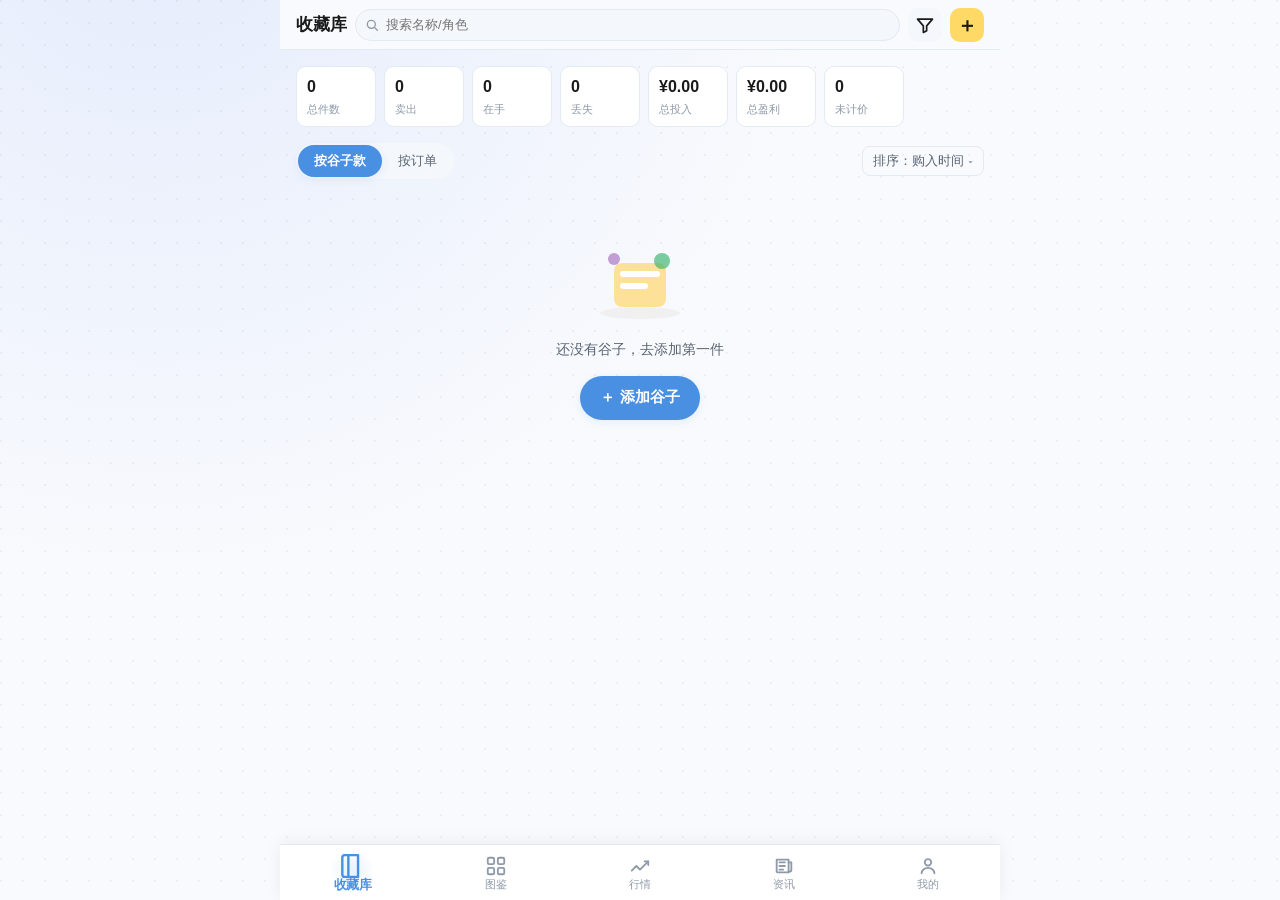
==== index.html @ 4a91e594 "fix(batch): 视觉识别失败用 alert 弹窗显示具体错误，便于调试" ====
<!DOCTYPE html>
<html lang="zh-CN" data-theme="light">
<head>
  <meta charset="UTF-8" />
  <meta name="viewport" content="width=device-width, initial-scale=1, viewport-fit=cover" />
  <meta name="theme-color" content="#1A1A1A" />
  <meta name="description" content="一咕（EATG）· 个人谷子收藏管理工具（纯本地离线，数据仅存本机）" />
  <link rel="manifest" href="manifest.json" />
  <link rel="apple-touch-icon" href="icons/icon-192.png" />
  <title>一咕（EATG）</title>
  <link rel="stylesheet" href="css/main.css?v=54" />
  <script>
    // 提前应用主题，避免白屏闪烁（P-03）
    (function () {
      try {
        var t = localStorage.getItem('eatg_theme') || 'auto';
        if (t === 'auto') {
          t = window.matchMedia('(prefers-color-scheme: dark)').matches ? 'dark' : 'light';
        }
        document.documentElement.setAttribute('data-theme', t);
      } catch (e) {}
    })();
  </script>
</head>
<body>
  <div id="app" class="app">

    <!-- 顶部导航容器 -->
    <header id="top-nav" class="top-nav" role="banner">
      <button id="nav-back" class="nav-back" type="button" hidden aria-label="返回">‹</button>
      <h1 id="nav-title" class="nav-title">一咕（EATG）</h1>
      <div id="nav-actions" class="nav-actions"></div>
    </header>

    <!-- 页面容器：各 hash 路由的 section 在此渲染 -->
    <main id="page-container" class="page-container" role="main">
      <!-- 首屏骨架屏（加载态演示，首屏渲染后移除） -->
      <section id="boot-skeleton" class="page" aria-hidden="true">
        <div class="skeleton skeleton-bar" style="width:38%;height:22px"></div>
        <div class="skeleton-card">
          <div class="skeleton skeleton-thumb"></div>
          <div class="skeleton-lines">
            <div class="skeleton skeleton-line" style="width:70%"></div>
            <div class="skeleton skeleton-line" style="width:45%"></div>
            <div class="skeleton skeleton-line" style="width:60%"></div>
          </div>
        </div>
        <div class="skeleton-card">
          <div class="skeleton skeleton-thumb"></div>
          <div class="skeleton-lines">
            <div class="skeleton skeleton-line" style="width:62%"></div>
            <div class="skeleton skeleton-line" style="width:38%"></div>
            <div class="skeleton skeleton-line" style="width:52%"></div>
          </div>
        </div>
        <div class="skeleton-card">
          <div class="skeleton skeleton-thumb"></div>
          <div class="skeleton-lines">
            <div class="skeleton skeleton-line" style="width:74%"></div>
            <div class="skeleton skeleton-line" style="width:41%"></div>
            <div class="skeleton skeleton-line" style="width:55%"></div>
          </div>
        </div>
      </section>
    </main>

    <!-- 底部 Tab 栏（5 项，顺序：收藏库/图鉴/行情/资讯/我的） -->
    <nav id="tab-bar" class="tab-bar" role="tablist" aria-label="主导航">
      <a class="tab-item" href="#/library" data-route="library" role="tab" aria-selected="false">
        <svg class="tab-icon" viewBox="0 0 24 24" fill="none" stroke="currentColor" stroke-width="2" stroke-linecap="round" stroke-linejoin="round" aria-hidden="true">
          <path d="M4 5a2 2 0 0 1 2-2h11v18H6a2 2 0 0 1-2-2z" />
          <path d="M9 3v18" />
        </svg>
        <span class="tab-label">收藏库</span>
      </a>
      <a class="tab-item" href="#/gallery" data-route="gallery" role="tab" aria-selected="false">
        <svg class="tab-icon" viewBox="0 0 24 24" fill="none" stroke="currentColor" stroke-width="2" stroke-linecap="round" stroke-linejoin="round" aria-hidden="true">
          <rect x="3" y="3" width="7" height="7" rx="1.5" />
          <rect x="14" y="3" width="7" height="7" rx="1.5" />
          <rect x="3" y="14" width="7" height="7" rx="1.5" />
          <rect x="14" y="14" width="7" height="7" rx="1.5" />
        </svg>
        <span class="tab-label">图鉴</span>
      </a>
      <a class="tab-item" href="#/market" data-route="market" role="tab" aria-selected="false">
        <svg class="tab-icon" viewBox="0 0 24 24" fill="none" stroke="currentColor" stroke-width="2" stroke-linecap="round" stroke-linejoin="round" aria-hidden="true">
          <path d="M3 17l5-5 4 4 9-9" />
          <path d="M21 11V7h-4" />
        </svg>
        <span class="tab-label">行情</span>
      </a>
      <a class="tab-item" href="#/news" data-route="news" role="tab" aria-selected="false">
        <svg class="tab-icon" viewBox="0 0 24 24" fill="none" stroke="currentColor" stroke-width="2" stroke-linecap="round" stroke-linejoin="round" aria-hidden="true">
          <path d="M4 5h13v14H5a1 1 0 0 1-1-1z" />
          <path d="M17 8h3v9a1 1 0 0 1-1 1h-2" />
          <path d="M7 8h6" />
          <path d="M7 12h6" />
          <path d="M7 16h4" />
        </svg>
        <span class="tab-label">资讯</span>
      </a>
      <a class="tab-item" href="#/mine" data-route="mine" role="tab" aria-selected="false">
        <svg class="tab-icon" viewBox="0 0 24 24" fill="none" stroke="currentColor" stroke-width="2" stroke-linecap="round" stroke-linejoin="round" aria-hidden="true">
          <circle cx="12" cy="8" r="3.5" />
          <path d="M5 20c0-3.3 3.1-6 7-6s7 2.7 7 6" />
        </svg>
        <span class="tab-label">我的</span>
      </a>
    </nav>

    <!-- Toast 容器 -->
    <div id="toast-container" class="toast-container" aria-live="polite" aria-atomic="true"></div>
    <!-- 弹窗容器（确认/表单弹窗挂载点） -->
    <div id="modal-root" class="modal-root" hidden></div>
  </div>

  <script src="js/utils.js?v=21"></script>
  <script src="js/storage.js?v=20"></script>
  <script src="js/vision.js?v=4"></script>
  <script src="js/rss.js?v=3"></script>
  <script src="js/ui.js?v=18"></script>
  <script src="js/agg.js?v=23"></script>
  <script src="js/pages/library.js?v=26"></script>
  <script src="js/batch_scan.js?v=15"></script>
  <script src="js/pages/goods_batch.js?v=4"></script>
  <script src="js/pages/goods_edit.js?v=29"></script>
  <script src="js/pages/goods_detail.js?v=29"></script>
  <script src="js/pages/orders.js?v=22"></script>
  <script src="js/pages/order_edit.js?v=31"></script>
  <script src="js/pages/sales.js?v=19"></script>
  <script src="js/pages/sale_edit.js?v=19"></script>
  <script src="js/pages/stats.js?v=29"></script>
  <script src="js/pages/gallery.js?v=42"></script>
  <script src="js/pages/gallery_edit.js?v=27"></script>
  <script src="js/gallery_import.js?v=23"></script>
  <script src="js/pages/market.js?v=19"></script>
  <script src="js/pages/market_detail.js?v=17"></script>
  <script src="js/pages/market_edit.js?v=17"></script>
  <script src="js/pages/news.js?v=23"></script>
  <script src="js/pages/news_edit.js?v=18"></script>
  <script src="js/pages/sources.js?v=18"></script>
  <script src="js/pages/wishlist.js?v=19"></script>
  <script src="js/pages/mine.js?v=17"></script>
  <script src="js/pages/settings.js?v=19"></script>
  <script src="js/pages/data.js?v=26"></script>
  <script src="js/pages/about.js?v=17"></script>
  <script src="js/reminder.js?v=19"></script>
  <script src="js/app.js?v=21"></script>
  <script src="js/dev_seed.js?v=18"></script>
  <script>
    // PWA Service Worker 注册（仅 https / localhost 生效）
    if ('serviceWorker' in navigator && (location.protocol === 'https:' || location.hostname === 'localhost' || location.hostname === '127.0.0.1')) {
      window.addEventListener('load', function () {
        navigator.serviceWorker.register('./sw.js?v=1').catch(function (err) {
          console.warn('[EATG] Service Worker 注册失败:', err);
        });
      });
    }
  </script>
</body>
</html>
---- css/main.css ----
/* ==========================================================================
   一咕（EATG）· 全局样式（第0步骨架）
   依据《一咕EATG-页面线框与UI规范》§1 设计Token / §2 全局组件
   ========================================================================== */

/* --- 设计Token（全局唯一）--- */
:root {
  --bg: #F8FAFD;            /* 页面底色（Ourtone 浅色） */
  --card: #FFFFFF;          /* 卡片底色 */
  --ink: #1A1A1A;           /* 主文字 */
  --ink-2: #5A6573;         /* 次级文字 */
  --ink-3: #8E9AA8;         /* 占位/禁用 */
  --line: #E3EAF2;          /* 分割线 */
  --fill: #F4F7FB;          /* 浅灰底 */
  --primary: #4A90E2;       /* 主操作蓝（Ourtone Blue） */
  --primary-soft: rgba(74, 144, 226, 0.12);
  --accent: #FFD966;        /* 素世黄：选中态/盈利正数/进度 */
  --danger: #E74C3C;        /* 删除/亏损 */
  --success: #27AE60;       /* 到手/盈利 */
  --warn: #E67E22;          /* 定尾预售/待办 */
  --info: #2E86C1;          /* 全款预售 */
  --shipping: #8E44AD;      /* 在途 */
  --soldout: #95A5A6;       /* 已出荷 */
  --lost: #C0392B;          /* 丢失/损坏（深红警示） */

  /* 粉彩标签色（Ourtone 五色列） */
  --pastel-blue: #A8C8FA;
  --pastel-pink: #F8B8CC;
  --pastel-mint: #A8E0C8;
  --pastel-gold: #F6D77A;
  --pastel-lavender: #C8B8F0;

  /* 成员色（角色标签）灯蓝 · 爱音粉 · 乐奈绿 · 立希紫 · 素世黄 */
  --m-tomori: #4A90E2;      /* 高松灯 */
  --m-anon: #F5A0C0;        /* 千早爱音 */
  --m-rana: #7ED7C1;        /* 要乐奈 */
  --m-taki: #9B59B6;        /* 椎名立希 */
  --m-soyo: #FFD966;        /* 长崎素世 */

  /* 尺寸 */
  --radius-card: 16px;
  --radius-img: 12px;
  --radius-pill: 999px;
  --pad-page: 16px;
  --gap: 8px;
  --tab-h: 56px;
  --nav-h: 50px;
  --max-w: 720px;

  /* 阴影 */
  --shadow-card: 0 2px 8px rgba(15, 39, 74, 0.08);
  --shadow-float: 0 8px 24px -6px rgba(15, 39, 74, 0.12);
}

/* --- 深色模式（html[data-theme='dark']）--- */
html[data-theme='dark'] {
  --bg: #120B0E;
  --card: #1A1216;
  --ink: #F5F0E8;
  --ink-2: #C9BFB5;
  --ink-3: #948A82;
  --line: #36282D;
  --fill: #241A1E;
  --primary: #6BA3E7;       /* 深色主操作（Ourtone 深色主色） */
  --primary-soft: rgba(107, 163, 231, 0.15);
  --accent: #D4A853;        /* 深色强调金 */
  --shadow-card: 0 2px 8px rgba(0, 0, 0, 0.35);
  --shadow-float: 0 8px 24px -6px rgba(0, 0, 0, 0.5);
}

/* --- 基础重置 --- */
* { box-sizing: border-box; }

html, body {
  margin: 0;
  padding: 0;
  height: 100%;
}

body {
  background: var(--bg);
  color: var(--ink);
  font-family: -apple-system, BlinkMacSystemFont, "PingFang SC", "Microsoft YaHei",
    "Helvetica Neue", Helvetica, Arial, sans-serif;
  font-size: 14px;
  line-height: 1.5;
  -webkit-font-smoothing: antialiased;
  -webkit-text-size-adjust: 100%;
  /* Ourtone 风格：柔和圆点半调纹理 + 顶部淡蓝渐变 */
  background-image:
    radial-gradient(circle at 1px 1px, rgba(26, 26, 46, 0.05) 1px, transparent 0),
    radial-gradient(circle at 12% -10%, rgba(61, 109, 245, 0.10), transparent 45%);
  background-size: 22px 22px, 100% 100%;
  background-attachment: fixed;
}

html[data-theme='dark'] body {
  background-image:
    radial-gradient(circle at 1px 1px, rgba(245, 197, 66, 0.06) 1px, transparent 0),
    radial-gradient(circle at 85% -10%, rgba(245, 197, 66, 0.08), transparent 45%);
  background-size: 22px 22px, 100% 100%;
}

/* 展示用衬线标题字体（Ourtone 春日影标题感） */
.display-font {
  font-family: "Songti SC", "Noto Serif SC", "Source Han Serif SC", "STSong", Georgia, serif;
  font-weight: 700;
  letter-spacing: 0.02em;
}

h1, h2, h3, p { margin: 0; }

a { color: inherit; text-decoration: none; }

button {
  font: inherit;
  color: inherit;
  background: none;
  border: 0;
  cursor: pointer;
}

/* 数字使用等宽数字（UI规范§2） */
.num, .money, .tab-count {
  font-variant-numeric: tabular-nums;
}

/* --- 应用外壳布局 --- */
.app {
  position: relative;
  min-height: 100%;
}

/* --- 顶部导航栏（高 48px）--- */
.top-nav {
  position: fixed;
  top: 0;
  left: 0;
  right: 0;
  z-index: 30;
  height: var(--nav-h);
  max-width: var(--max-w);
  margin: 0 auto;
  display: flex;
  align-items: center;
  gap: var(--gap);
  padding: 0 var(--pad-page);
  background: var(--bg);
  border-bottom: 1px solid var(--line);
}

.nav-back {
  flex: 0 0 auto;
  width: 28px;
  height: 28px;
  margin-left: -4px;
  font-size: 24px;
  line-height: 1;
  color: var(--ink);
  border-radius: 6px;
}
.nav-back:active { background: var(--fill); }

.nav-title {
  flex: 1 1 auto;
  font-size: 17px;
  font-weight: 600;
  white-space: nowrap;
  overflow: hidden;
  text-overflow: ellipsis;
}

.nav-actions {
  flex: 0 0 auto;
  display: flex;
  align-items: center;
  gap: var(--gap);
}

/* --- 页面容器 --- */
.page-container {
  max-width: var(--max-w);
  margin: 0 auto;
  padding: var(--pad-page);
  padding-top: calc(var(--nav-h) + var(--pad-page));
  padding-bottom: calc(var(--tab-h) + var(--pad-page) + 12px);
}

.page { display: block; }

/* --- 底部 Tab 栏（固定底部，5 项）--- */
.tab-bar {
  position: fixed;
  left: 0;
  right: 0;
  bottom: 0;
  z-index: 40;
  height: var(--tab-h);
  max-width: var(--max-w);
  margin: 0 auto;
  display: flex;
  align-items: stretch;
  background: var(--card);
  border-top: 1px solid var(--line);
  box-shadow: 0 -2px 16px rgba(26, 26, 46, 0.06);
  padding-bottom: env(safe-area-inset-bottom, 0);
}

.tab-item {
  flex: 1 1 0;
  display: flex;
  flex-direction: column;
  align-items: center;
  justify-content: center;
  gap: 2px;
  color: var(--ink-3);
  -webkit-tap-highlight-color: transparent;
}

.tab-icon { width: 22px; height: 22px; }

.tab-label { font-size: 11px; line-height: 1; }

.tab-item.is-active {
  color: var(--primary);
  font-weight: 700;
}
.tab-item.is-active .tab-icon { color: var(--primary); }
.tab-item.is-active .tab-label { color: var(--primary); }
/* --- 底部导航：放大镜滑动切换（Ourtone）--- */
.tab-item {
  position: relative;
  transition: transform 0.35s cubic-bezier(0.34, 1.56, 0.64, 1), color 0.2s ease;
  touch-action: pan-y;
  user-select: none;
  -webkit-user-select: none;
  -webkit-tap-highlight-color: transparent;
}
.tab-item .tab-icon,
.tab-item .tab-label {
  transition: transform 0.35s cubic-bezier(0.34, 1.56, 0.64, 1), opacity 0.2s ease;
}
.tab-item.is-active .tab-icon {
  transform: scale(1.32);
}
.tab-item.is-active .tab-label {
  transform: translateY(1px) scale(1.14);
}
.tab-item.is-active::before {
  content: '';
  position: absolute;
  top: 2px;
  left: 50%;
  transform: translateX(-50%);
  width: 46px;
  height: 46px;
  border-radius: 50%;
  background: radial-gradient(circle, var(--primary-soft) 0%, transparent 70%);
}
.tab-item.is-active { color: var(--primary); }


/* --- 卡片 --- */
.card {
  background: var(--card);
  border: 1px solid var(--line);
  border-radius: var(--radius-card);
  padding: 12px;
  box-shadow: var(--shadow-card);
}

/* --- 状态角标（胶囊形）--- */
.badge {
  display: inline-flex;
  align-items: center;
  height: 20px;
  padding: 0 8px;
  border-radius: 999px;
  font-size: 11px;
  line-height: 1;
  color: #FFFFFF;
  white-space: nowrap;
}
.badge--deposit_pre { background: var(--warn); }
.badge--full_pre    { background: var(--info); }
.badge--shipping    { background: var(--shipping); }
.badge--on_hand     { background: var(--success); }
.badge--sold_out    { background: var(--soldout); }
.badge--lost       { background: var(--lost); }

/* --- 按钮（Ourtone 药丸风） --- */
.btn {
  display: inline-flex;
  align-items: center;
  justify-content: center;
  height: 44px;
  padding: 0 20px;
  border-radius: var(--radius-pill);
  font-size: 15px;
  font-weight: 600;
  transition: transform 0.12s ease, box-shadow 0.12s ease, opacity 0.12s ease;
}
.btn:active { transform: scale(0.97); }
.btn--primary { background: var(--primary); color: #FFFFFF; box-shadow: 0 2px 8px var(--primary-soft); }
.btn--secondary { background: var(--card); color: var(--ink); border: 1px solid var(--line); }
.btn--danger { background: var(--danger); color: #FFFFFF; }
.btn[disabled], .btn.is-disabled { background: var(--ink-3); color: #FFFFFF; border: 0; cursor: not-allowed; box-shadow: none; }

/* --- 输入框 --- */
.input {
  width: 100%;
  height: 44px;
  padding: 0 14px;
  border: 1px solid var(--line);
  border-radius: 10px;
  background: var(--card);
  color: var(--ink);
  font-size: 15px;
  outline: none;
  transition: border-color 0.15s ease, box-shadow 0.15s ease;
}
.input:focus { border-color: var(--primary); box-shadow: 0 0 0 3px var(--primary-soft); }

/* --- Toast --- */
.toast-container {
  position: fixed;
  left: 0;
  right: 0;
  bottom: calc(var(--tab-h) + 16px);
  z-index: 60;
  display: flex;
  flex-direction: column;
  align-items: center;
  gap: var(--gap);
  pointer-events: none;
}
.toast {
  max-width: 80%;
  padding: 10px 16px;
  border-radius: 8px;
  background: rgba(26, 26, 26, 0.92);
  color: #FFFFFF;
  font-size: 13px;
  animation: toast-in 160ms ease-out;
}
.toast--success { border-left: 3px solid var(--success); }
.toast--error { border-left: 3px solid var(--danger); }
@keyframes toast-in { from { opacity: 0; transform: translateY(8px); } to { opacity: 1; transform: none; } }

/* --- 弹窗容器（承载确认弹窗/底部抽屉，各层自带遮罩）--- */
.modal-root {
  position: fixed;
  inset: 0;
  z-index: 70;
}

/* --- 骨架屏 --- */
.skeleton {
  position: relative;
  overflow: hidden;
  background: var(--fill);
  border-radius: 6px;
}
.skeleton::after {
  content: "";
  position: absolute;
  inset: 0;
  transform: translateX(-100%);
  background: linear-gradient(90deg, transparent, rgba(255, 255, 255, 0.55), transparent);
  animation: skeleton-shimmer 1.2s infinite;
}
html[data-theme='dark'] .skeleton::after {
  background: linear-gradient(90deg, transparent, rgba(255, 255, 255, 0.08), transparent);
}
@keyframes skeleton-shimmer { to { transform: translateX(100%); } }

.skeleton-bar { display: block; }
.skeleton-card {
  display: flex;
  gap: 12px;
  margin-top: var(--gap);
  padding: 12px;
  border: 1px solid var(--line);
  border-radius: var(--radius-card);
  background: var(--card);
}
.skeleton-thumb { flex: 0 0 72px; width: 72px; height: 72px; border-radius: var(--radius-img); }
.skeleton-lines { flex: 1 1 auto; display: flex; flex-direction: column; gap: 8px; justify-content: center; }
.skeleton-line { height: 14px; }

/* --- 开发中占位页 --- */
.placeholder {
  margin-top: 12%;
  text-align: center;
}
.placeholder-badge {
  display: inline-block;
  padding: 4px 12px;
  border-radius: 999px;
  background: var(--accent);
  color: var(--ink);
  font-size: 12px;
  font-weight: 700;
}
.placeholder-title { margin-top: 12px; font-size: 20px; font-weight: 700; }
.placeholder-desc { margin-top: 8px; color: var(--ink-2); }
.placeholder-path { margin-top: 16px; color: var(--ink-3); font-size: 12px; }

/* --- 空态 --- */
.empty {
  padding: 48px 16px;
  text-align: center;
  color: var(--ink-3);
}

/* --- 工具类 --- */
.hidden, [hidden] { display: none !important; }

/* ==========================================================================
   第2步 · 共享组件（Toast 退出 / 确认弹窗 / 底部抽屉）
   ========================================================================== */

.toast--out { opacity: 0; transform: translateY(6px); transition: opacity .2s, transform .2s; }

/* 确认弹窗层 */
.modal-layer {
  position: absolute;
  inset: 0;
  display: flex;
  align-items: center;
  justify-content: center;
  padding: var(--pad-page);
  background: rgba(0, 0, 0, 0.42);
  animation: layer-in .15s ease;
}
@keyframes layer-in { from { opacity: 0; } to { opacity: 1; } }
.modal-card {
  width: 100%;
  max-width: 340px;
  padding: 20px 18px 16px;
  background: var(--card);
  border-radius: 14px;
  box-shadow: 0 12px 32px rgba(0, 0, 0, 0.18);
}
.modal-title { font-size: 16px; font-weight: 700; text-align: center; }
.modal-text { margin-top: 10px; font-size: 14px; color: var(--ink-2); text-align: center; line-height: 1.6; }
.modal-actions { display: flex; gap: 10px; margin-top: 18px; }
.modal-actions .btn { flex: 1 1 0; }

/* 底部抽屉 */
.sheet-backdrop {
  position: absolute;
  inset: 0;
  display: flex;
  align-items: flex-end;
  justify-content: center;
  background: rgba(0, 0, 0, 0.42);
  opacity: 0;
  transition: opacity .2s;
}
.sheet-backdrop--in { opacity: 1; }
.sheet-backdrop--out { opacity: 0; }
.sheet {
  width: 100%;
  max-width: var(--max-w);
  max-height: 70vh;
  display: flex;
  flex-direction: column;
  background: var(--card);
  border-radius: 16px 16px 0 0;
  transform: translateY(100%);
  transition: transform .22s cubic-bezier(.22, .61, .36, 1);
}
.sheet--in { transform: none; }
.sheet--out { transform: translateY(100%); }
.sheet-grip { width: 36px; height: 4px; border-radius: 999px; background: var(--line); margin: 8px auto 0; }
.sheet-head { display: flex; align-items: center; justify-content: space-between; padding: 8px 16px 4px; }
.sheet-title { font-size: 15px; font-weight: 700; }
.sheet-close { width: 28px; height: 28px; color: var(--ink-3); font-size: 14px; }
.sheet-body { flex: 1 1 auto; overflow-y: auto; padding: 8px 16px 16px; }
.sheet-foot {
  display: flex;
  gap: 10px;
  padding: 12px 16px calc(12px + env(safe-area-inset-bottom, 0));
  border-top: 1px solid var(--line);
}
.sheet-foot .btn { flex: 1 1 0; }

/* ==========================================================================
   第2步 · P02 收藏库首页
   ========================================================================== */

/* 顶部导航：搜索 + 筛选 + 新增 */
.top-nav--search .nav-title { flex: 0 0 auto; max-width: 92px; }
.top-nav--search .nav-actions { flex: 1 1 auto; }
.nav-search { position: relative; flex: 1 1 auto; display: flex; align-items: center; }
.nav-search input {
  width: 100%;
  height: 32px;
  padding: 0 12px 0 30px;
  border: 1px solid var(--line);
  border-radius: 999px;
  background: var(--fill);
  color: var(--ink);
  font-size: 13px;
  outline: none;
}
.nav-search input::-webkit-search-cancel-button { -webkit-appearance: none; }
.nav-search-icon { position: absolute; left: 9px; width: 16px; height: 16px; color: var(--ink-3); }
.icon-btn {
  position: relative;
  flex: 0 0 auto;
  width: 34px;
  height: 34px;
  display: inline-flex;
  align-items: center;
  justify-content: center;
  border-radius: 10px;
  color: var(--ink);
  background: var(--fill);
  transition: transform 0.12s ease, background 0.12s ease;
}
.icon-btn svg { width: 20px; height: 20px; }
.icon-btn:active { transform: scale(0.92); background: var(--line); }
.icon-btn.is-active { background: var(--primary-soft); color: var(--primary); }
.icon-btn--accent { background: var(--accent); font-size: 20px; font-weight: 700; line-height: 1; color: var(--ink); }
.icon-badge {
  position: absolute;
  top: -4px;
  right: -4px;
  min-width: 16px;
  height: 16px;
  padding: 0 4px;
  border-radius: 999px;
  background: var(--danger);
  color: #FFFFFF;
  font-size: 10px;
  line-height: 16px;
  text-align: center;
}

/* 统计摘要条 */
.summary-bar {
  display: flex;
  gap: var(--gap);
  margin-bottom: 12px;
  padding-bottom: 4px;
  overflow-x: auto;
  -webkit-overflow-scrolling: touch;
}
.summary-bar::-webkit-scrollbar { display: none; }
.summary-cell {
  flex: 0 0 auto;
  min-width: 80px;
  padding: 8px 10px;
  border: 1px solid var(--line);
  border-radius: 10px;
  background: var(--card);
}
.summary-num { font-size: 16px; font-weight: 700; }
.summary-num.up { color: var(--success); }
.summary-num.down { color: var(--danger); }
.summary-label { margin-top: 2px; font-size: 11px; color: var(--ink-3); }

/* 分组切换 + 排序 */
.lib-toolbar { display: flex; align-items: center; justify-content: space-between; gap: var(--gap); margin-bottom: 10px; }
.seg { display: inline-flex; padding: 2px; border-radius: 999px; background: var(--fill); }
.seg-btn { height: 32px; padding: 0 16px; border-radius: var(--radius-pill); font-size: 13px; color: var(--ink-2); font-weight: 500; transition: all 0.15s ease; }
.seg-btn.is-active { background: var(--primary); color: #FFFFFF; font-weight: 600; box-shadow: 0 2px 8px var(--primary-soft); }
.tool-btn {
  height: 30px;
  padding: 0 10px;
  border: 1px solid var(--line);
  border-radius: 8px;
  font-size: 13px;
  color: var(--ink-2);
}
.caret { font-size: 10px; color: var(--ink-3); }

/* 列表与谷子款卡片 */
.lib-list { display: flex; flex-direction: column; gap: var(--gap); }
.goods-card {
  position: relative;
  overflow: hidden;
  border: 1px solid var(--line);
  border-radius: var(--radius-card);
  background: var(--card);
}
.goods-card.is-selected { border-color: var(--accent); }
.goods-card.is-selected .card-main { box-shadow: inset 0 0 0 2px var(--accent); }
.card-main {
  position: relative;
  z-index: 2;
  display: flex;
  gap: 12px;
  padding: 12px;
  background: var(--card);
  transition: transform .18s ease;
  touch-action: pan-y;
  user-select: none;
  will-change: transform;
}
.swipe-actions { position: absolute; top: 0; right: 0; bottom: 0; z-index: 1; display: flex; }
.swipe-btn { width: 66px; height: 100%; color: #FFFFFF; font-size: 13px; font-weight: 600; }
.swipe-btn--hand { background: var(--success); }
.swipe-btn--out { background: var(--soldout); }

.thumb { flex: 0 0 96px; width: 96px; height: 96px; border-radius: var(--radius-img); overflow: hidden; background: var(--fill); }
.thumb-img { width: 100%; height: 100%; object-fit: cover; display: block; }
.thumb-ph {
  width: 100%;
  height: 100%;
  display: flex;
  align-items: center;
  justify-content: center;
  padding: 6px;
  text-align: center;
  font-size: 12px;
  color: var(--ink-3);
  background: linear-gradient(135deg, #F7F7F7, #EDEDED);
}
html[data-theme='dark'] .thumb-ph { background: linear-gradient(135deg, #2A2A2A, #232323); }

.info { flex: 1 1 auto; min-width: 0; display: flex; flex-direction: column; gap: 6px; }
.title-row { display: flex; align-items: center; gap: 8px; }
.name { flex: 1 1 auto; min-width: 0; font-size: 15px; font-weight: 600; white-space: nowrap; overflow: hidden; text-overflow: ellipsis; }
.badge--none { background: var(--ink-3); }
.chip-row { display: flex; flex-wrap: wrap; gap: 6px; }
.chip {
  display: inline-flex;
  align-items: center;
  height: 20px;
  padding: 0 8px;
  border-radius: 999px;
  background: var(--fill);
  color: var(--ink-2);
  font-size: 11px;
  white-space: nowrap;
}
.chip--char { background: rgba(46, 134, 193, 0.12); color: var(--info); }
.chip--char.is-fav { background: var(--accent); color: var(--ink); font-weight: 600; }
.chip--type { background: rgba(142, 68, 173, 0.12); color: var(--shipping); }
.metric-row { display: flex; align-items: center; flex-wrap: wrap; gap: 10px; margin-top: auto; }
.metric { font-size: 13px; color: var(--ink-2); }
.metric.money { font-weight: 600; color: var(--ink); }
.metric.money.up { color: var(--success); }
.metric.money.down { color: var(--danger); }
.metric--muted { color: var(--ink-3); }
.muted { font-size: 11px; color: var(--ink-3); }
.tag { display: inline-flex; align-items: center; height: 18px; padding: 0 6px; border-radius: 4px; font-size: 10px; }
.tag--est { background: rgba(230, 126, 34, 0.15); color: var(--warn); }
.tag--unknown { background: var(--fill); color: var(--ink-3); }
.tag--pool { background: rgba(212, 168, 83, 0.16); color: var(--warn); }
.tag--profit { background: rgba(39, 174, 96, 0.14); color: var(--success); }
.tag--loss { background: rgba(231, 76, 60, 0.14); color: var(--danger); }
.text-profit { color: var(--success); }
.text-loss { color: var(--danger); }

/* 批量选择圈 */
.pick {
  flex: 0 0 22px;
  width: 22px;
  height: 22px;
  align-self: center;
  position: relative;
  border: 2px solid var(--ink-3);
  border-radius: 50%;
  background: var(--card);
}
.pick.is-on { background: var(--accent); border-color: var(--accent); }
.pick.is-on::after {
  content: '✓';
  position: absolute;
  inset: 0;
  font-size: 14px;
  line-height: 18px;
  font-weight: 700;
  color: var(--ink);
  text-align: center;
}

/* 订单分组视图 */
.order-card { padding: 12px; border: 1px solid var(--line); border-radius: var(--radius-card); background: var(--card); }
.order-head { display: flex; align-items: baseline; justify-content: space-between; gap: 8px; }
.order-name { font-size: 14px; font-weight: 600; white-space: nowrap; overflow: hidden; text-overflow: ellipsis; }
.order-meta { flex: 0 0 auto; font-size: 11px; color: var(--ink-3); white-space: nowrap; }
.order-stats { display: flex; gap: 12px; margin-top: 4px; font-size: 12px; color: var(--ink-2); }
.order-thumbs { display: flex; gap: 8px; margin-top: 10px; padding-bottom: 2px; overflow-x: auto; }
.order-thumb { flex: 0 0 64px; width: 64px; cursor: pointer; }
.oi-img { width: 64px; height: 64px; border-radius: 8px; overflow: hidden; background: var(--fill); }
.oi-img img { width: 100%; height: 100%; object-fit: cover; display: block; }
.oi-ph { display: block; width: 100%; height: 100%; }
.oi-name { margin-top: 4px; font-size: 11px; white-space: nowrap; overflow: hidden; text-overflow: ellipsis; }
.oi-qty { font-size: 11px; color: var(--ink-3); }

/* 批量操作条（浮于 Tab 栏之上） */
.batch-bar {
  position: fixed;
  left: 0;
  right: 0;
  bottom: var(--tab-h);
  z-index: 45;
  max-width: var(--max-w);
  margin: 0 auto;
  display: flex;
  align-items: center;
  gap: 10px;
  padding: 10px var(--pad-page);
  background: var(--card);
  border-top: 1px solid var(--line);
}
.batch-count { font-size: 13px; color: var(--ink-2); }
.batch-exit { font-size: 13px; color: var(--ink-2); }
.batch-all { margin-left: auto; font-size: 13px; color: var(--info); }
.batch-apply { height: 36px; }

/* 空态插画 */
.empty-art { display: block; width: 120px; height: 90px; margin: 0 auto 12px; }
.empty-title { margin-bottom: 16px; font-size: 14px; color: var(--ink-2); }

/* 筛选/排序选项 */
.filter-group { margin-bottom: 14px; }
.filter-group-title { margin-bottom: 8px; font-size: 12px; color: var(--ink-3); }
.chip-select { display: flex; flex-wrap: wrap; gap: 8px; }
.opt-chip {
  height: 32px;
  padding: 0 14px;
  border: 1px solid var(--line);
  border-radius: 999px;
  background: var(--card);
  color: var(--ink-2);
  font-size: 13px;
}
.opt-chip.is-on { background: var(--accent); border-color: var(--accent); color: var(--ink); font-weight: 600; }
.opt-chip.is-fav::before { content: '★ '; color: var(--warn); }
.opt-list { display: flex; flex-direction: column; }
.opt-row {
  position: relative;
  display: flex;
  align-items: center;
  justify-content: space-between;
  height: 48px;
  font-size: 15px;
  border-bottom: 1px solid var(--line);
}
/* 透明覆盖式文件选择：input 覆盖在按钮上，用户触摸即真实点击 input（微信/TWA/WebView 均放行）。
   显式 left/top/right/bottom（不用 inset，兼容旧内核）；点击回调兜底 JS click，两路不重复 */
.input-cover{position:absolute;left:0;top:0;right:0;bottom:0;width:100%;height:100%;opacity:0;cursor:pointer;z-index:2}
.opt-row--file{padding:0}
.opt-row-btn{flex:1;height:100%;border:none;background:none;color:inherit;font-size:15px;text-align:left;padding:0 12px;cursor:pointer}
.opt-row:last-child { border-bottom: 0; }
.opt-row .opt-check { visibility: hidden; font-weight: 700; color: #B99430; }
.opt-row.is-on .opt-check { visibility: visible; }
html[data-theme='dark'] .opt-row .opt-check { color: var(--accent); }

/* ==========================================================================
   第3步 · P04/P05 新增/编辑谷子页（#/goods/edit）
   ========================================================================== */

.page--edit { display: block; }

/* 预填提示条 */
.prefill-note {
  margin-bottom: 12px;
  padding: 8px 12px;
  border-radius: 8px;
  background: rgba(255, 221, 136, 0.28);
  color: #8A6D1F;
  font-size: 12px;
}
html[data-theme='dark'] .prefill-note { background: rgba(255, 221, 136, 0.16); color: var(--accent); }

/* 表单分区块 */
.form-section {
  margin-bottom: 14px;
  padding: 14px;
  border: 1px solid var(--line);
  border-radius: var(--radius-card);
  background: var(--card);
}
.section-title { margin-bottom: 12px; font-size: 15px; font-weight: 700; }
.section-sub { margin: 4px 0 10px; font-size: 13px; font-weight: 600; color: var(--warn); }

/* 字段 */
.field { margin-bottom: 14px; }
.field:last-child { margin-bottom: 0; }
.field-head { display: flex; align-items: center; justify-content: space-between; gap: 8px; margin-bottom: 6px; }
.field-label { font-size: 13px; font-weight: 600; color: var(--ink-2); }
.req { color: var(--danger); font-weight: 700; }
.field-count { font-size: 11px; color: var(--ink-3); }
.hint { margin-top: 6px; font-size: 11px; color: var(--ink-3); line-height: 1.5; }

/* 内联行：下拉 + 新增按钮 */
.input-row { display: flex; align-items: center; gap: 8px; }
.input-row .input { flex: 1 1 auto; min-width: 0; }
.add-btn {
  flex: 0 0 auto;
  height: 44px;
  padding: 0 12px;
  border: 1px dashed var(--ink-3);
  border-radius: 8px;
  color: var(--ink-2);
  font-size: 13px;
  white-space: nowrap;
}
.add-btn:active { background: var(--fill); }
.add-btn--block { width: 100%; margin-top: 8px; }

/* 多行文本 */
.textarea {
  width: 100%;
  min-height: 72px;
  padding: 10px 12px;
  border: 1px solid var(--line);
  border-radius: 10px;
  background: var(--card);
  color: var(--ink);
  font: inherit;
  font-size: 15px;
  line-height: 1.5;
  resize: vertical;
  outline: none;
  transition: border-color 0.15s ease, box-shadow 0.15s ease;
}
.textarea:focus { border-color: var(--primary); box-shadow: 0 0 0 3px var(--primary-soft); }

/* 金额输入（数值 + 单位） */
.money-input { position: relative; display: flex; align-items: center; }
.money-input .input { padding-right: 56px; }
.money-input .unit {
  position: absolute;
  right: 12px;
  font-size: 12px;
  color: var(--ink-3);
  pointer-events: none;
}

/* 校验错误 */
.field-error { margin-top: 4px; font-size: 11px; color: var(--danger); }
.field-error.is-on { display: block; }
.field-error:empty { display: none; }
.input.is-invalid, .textarea.is-invalid { border-color: var(--danger); }

/* 图片九宫格 */
.grid9 { display: grid; grid-template-columns: repeat(3, 1fr); gap: 8px; }
.grid9-cell { position: relative; aspect-ratio: 1 / 1; border-radius: var(--radius-img); overflow: hidden; background: var(--fill); }
.grid9-cell img { width: 100%; height: 100%; object-fit: cover; display: block; }
.cell-del {
  position: absolute;
  top: 4px;
  right: 4px;
  width: 20px;
  height: 20px;
  border-radius: 50%;
  background: rgba(0, 0, 0, 0.6);
  color: #FFFFFF;
  font-size: 14px;
  line-height: 1;
}
.cell-edit {
  position: absolute;
  left: 4px;
  bottom: 4px;
  width: 20px;
  height: 20px;
  border-radius: 50%;
  background: rgba(0, 0, 0, 0.6);
  color: #FFFFFF;
  font-size: 13px;
  line-height: 1;
  z-index: 2;
}
/* 视觉隐藏文件选择框：不能用 display:none（iOS Safari 下 .click() 无效） */
.file-hidden{position:fixed;left:-9999px;top:0;width:1px;height:1px;opacity:0;pointer-events:none;z-index:-1}
.grid9-add {
  display: flex;
  flex-direction: column;
  align-items: center;
  justify-content: center;
  gap: 4px;
  aspect-ratio: 1 / 1;
  border: 1px dashed var(--line);
  border-radius: var(--radius-img);
  background: var(--fill);
  color: var(--ink-3);
  font-size: 22px;
}
.grid9-add span { font-size: 11px; }

/* 标签 */
.tags-wrap { display: flex; flex-wrap: wrap; gap: 6px; margin-bottom: 8px; }
.tag-chip {
  display: inline-flex;
  align-items: center;
  gap: 4px;
  height: 26px;
  padding: 0 6px 0 10px;
  border-radius: 999px;
  background: var(--fill);
  color: var(--ink-2);
  font-size: 12px;
}
.tag-chip button { width: 18px; height: 18px; border-radius: 50%; color: var(--ink-3); font-size: 13px; line-height: 1; }
.tag-chip button:active { background: var(--line); }

/* 快捷词按钮 */
.qw-btn {
  flex: 0 0 auto;
  height: 24px;
  padding: 0 10px;
  border-radius: 999px;
  background: rgba(46, 134, 193, 0.12);
  color: var(--info);
  font-size: 12px;
  font-weight: 600;
}
.qw-btn:active { background: rgba(46, 134, 193, 0.2); }

/* 快捷词面板：新增行 / 可删 chip */
.qw-add-row { display: flex; gap: 8px; margin-bottom: 12px; }
.qw-add-input { flex: 1 1 auto; }
.qw-add-btn { flex: 0 0 auto; }
.qw-chip-list { max-height: 40vh; overflow-y: auto; }
.qw-chip { position: relative; padding-right: 8px; }
.qw-chip.is-custom { padding-right: 4px; }
.qw-chip-del {
  margin-left: 2px;
  width: 16px; height: 16px;
  line-height: 14px;
  border-radius: 50%;
  background: var(--danger);
  color: #fff;
  font-size: 12px;
  font-weight: 700;
  vertical-align: middle;
}
.qw-chip-del:active { opacity: 0.7; }
.qw-done { width: 100%; }


/* 开关（连续录入 / 到期提醒 / 手动估算） */
.switch { display: inline-flex; align-items: center; gap: 8px; cursor: pointer; }
.switch input { position: absolute; opacity: 0; width: 0; height: 0; }
.switch-track {
  position: relative;
  flex: 0 0 auto;
  width: 44px;
  height: 26px;
  border-radius: 999px;
  background: var(--line);
  transition: background .18s;
}
.switch-track::after {
  content: '';
  position: absolute;
  top: 3px;
  left: 3px;
  width: 20px;
  height: 20px;
  border-radius: 50%;
  background: #FFFFFF;
  box-shadow: 0 1px 3px rgba(0, 0, 0, 0.25);
  transition: transform .18s;
}
.switch input:checked + .switch-track { background: var(--success); }
.switch input:checked + .switch-track::after { transform: translateX(18px); }
.switch-label { font-size: 13px; color: var(--ink-2); }
.switch--row { display: flex; margin: 4px 0 10px; }

/* 价格状态行 */
.price-status-row { display: flex; align-items: center; justify-content: space-between; gap: 12px; }
.ps-now { font-size: 14px; font-weight: 700; }
.ps-now.is-filled { color: var(--success); }
.ps-now.is-estimated { color: var(--warn); }
.ps-now.is-unknown { color: var(--ink-3); }

/* 定尾预售扩展区 */
.ext-area {
  margin-top: 4px;
  padding: 12px;
  border: 1px solid rgba(230, 126, 34, 0.35);
  border-radius: 10px;
  background: rgba(230, 126, 34, 0.06);
}
.conv-btn { width: 100%; margin-top: 6px; }

/* 底部保存条 */
.save-spacer { height: 64px; }
.save-bar {
  position: fixed;
  left: 0;
  right: 0;
  bottom: 0;
  z-index: 45;
  max-width: var(--max-w);
  margin: 0 auto;
  display: flex;
  align-items: center;
  gap: 10px;
  padding: 10px var(--pad-page) calc(10px + env(safe-area-inset-bottom, 0));
  background: var(--card);
  border-top: 1px solid var(--line);
}
.save-bar .switch { margin-right: auto; }
.save-bar .btn { height: 40px; padding: 0 18px; }

/* ==========================================================================
   第4步 · P03 谷子款详情页（#/goods/detail）
   ========================================================================== */

.page--detail { display: block; }

/* 图片轮播 */
.carousel {
  position: relative;
  margin: calc(-1 * var(--pad-page)) calc(-1 * var(--pad-page)) 14px;
  background: var(--fill);
}
.carousel-track {
  display: flex;
  overflow-x: auto;
  scroll-snap-type: x mandatory;
  -webkit-overflow-scrolling: touch;
  scrollbar-width: none;
}
.carousel-track::-webkit-scrollbar { display: none; }
.carousel-slide {
  flex: 0 0 100%;
  width: 100%;
  height: 224px;
  object-fit: cover;
  scroll-snap-align: center;
  background: var(--fill);
}
.carousel-ph {
  display: flex;
  align-items: center;
  justify-content: center;
  height: 224px;
  color: var(--ink-3);
  font-size: 14px;
}
.carousel-count {
  position: absolute;
  top: 10px;
  right: 10px;
  padding: 2px 8px;
  border-radius: 999px;
  background: rgba(0, 0, 0, 0.42);
  color: #FFFFFF;
  font-size: 11px;
}
.carousel-dots {
  position: absolute;
  left: 0;
  right: 0;
  bottom: 8px;
  display: flex;
  justify-content: center;
  gap: 5px;
}
.carousel-dot {
  width: 6px;
  height: 6px;
  border-radius: 50%;
  background: rgba(255, 255, 255, 0.55);
}
.carousel-dot.is-on { background: var(--accent); width: 14px; border-radius: 999px; }

/* 信息区 */
.detail-info { margin-bottom: 14px; }
.detail-title-row { display: flex; align-items: flex-start; gap: 8px; }
.detail-name { flex: 1 1 auto; min-width: 0; font-size: 19px; font-weight: 700; line-height: 1.35; }
.badge-btn { flex: 0 0 auto; padding: 0; }
.badge-btn:active { opacity: 0.7; }
.detail-tags { margin-top: 6px; }
.detail-market-row {
  display: flex;
  align-items: baseline;
  justify-content: space-between;
  margin-top: 10px;
  padding: 8px 12px;
  border-radius: 8px;
  background: rgba(255, 221, 136, 0.22);
}
.detail-market-row .muted { font-size: 12px; }
.market-price { font-size: 16px; font-weight: 700; color: #B99430; }
html[data-theme='dark'] .market-price { color: var(--accent); }
.detail-note { margin-top: 10px; font-size: 13px; color: var(--ink-2); line-height: 1.6; }

/* 聚合区 */
.block {
  margin-bottom: 14px;
  padding: 14px;
  border: 1px solid var(--line);
  border-radius: var(--radius-card);
  background: var(--card);
}
.agg-block { background: var(--card); }
.agg-grid { display: grid; grid-template-columns: repeat(2, 1fr); gap: 14px 12px; }
.agg-cell { min-width: 0; }
.agg-num { font-size: 18px; font-weight: 700; line-height: 1.3; }
.agg-num.up { color: var(--success); }
.agg-num.down { color: var(--danger); }
.agg-label { margin-top: 2px; font-size: 11px; color: var(--ink-3); }
.est-tag { margin-top: 2px; font-size: 10px; color: var(--warn); }
.price-pair {
  display: flex;
  gap: 10px;
  margin-top: 14px;
  padding-top: 12px;
  border-top: 1px solid var(--line);
}
.price-pair-item {
  flex: 1 1 0;
  display: flex;
  flex-direction: column;
  gap: 2px;
}
.price-pair-item .num { font-size: 15px; font-weight: 600; }

/* 区块标题栏 */
.block-head {
  display: flex;
  align-items: center;
  justify-content: space-between;
  gap: 8px;
  margin-bottom: 12px;
}
.block-title { font-size: 15px; font-weight: 700; }
.block-action { flex: 0 0 auto; font-size: 13px; font-weight: 600; color: var(--info); }
.block-action:active { opacity: 0.6; }
.empty-line { padding: 12px 0; font-size: 13px; color: var(--ink-3); text-align: center; }

/* 购入记录时间线（倒序） */
.timeline { position: relative; padding-left: 20px; }
.timeline::before {
  content: '';
  position: absolute;
  left: 6px;
  top: 4px;
  bottom: 4px;
  width: 2px;
  background: var(--line);
}
.tl-item {
  position: relative;
  display: flex;
  align-items: flex-start;
  gap: 10px;
  padding: 10px 0;
  cursor: pointer;
}
.tl-item:active { background: var(--fill); }
.tl-dot {
  position: absolute;
  left: -20px;
  top: 14px;
  width: 10px;
  height: 10px;
  border-radius: 50%;
  border: 2px solid var(--card);
  box-sizing: content-box;
}
.tl-body { flex: 1 1 auto; min-width: 0; }
.tl-head { display: flex; align-items: center; flex-wrap: wrap; gap: 6px; }
.tl-tags { display: inline-flex; align-items: center; flex-wrap: wrap; gap: 4px; min-width: 0; }
.lock-btn { flex: 0 0 auto; border: 1px solid transparent; background: none; color: var(--ink-3, #8A8A93); font-size: 12px; line-height: 1; padding: 3px 5px; margin-left: 4px; border-radius: 6px; cursor: pointer; }
.lock-btn.is-on { color: #B8860B; border-color: rgba(184,134,11,.4); background: rgba(184,134,11,.1); }
.tl-tags .tl-bag, .tl-tags .tl-loc { margin-left: 0; flex: 0 0 auto; white-space: nowrap; }
.tl-bagloc{display:inline-flex;align-items:center;flex-wrap:nowrap;white-space:nowrap;gap:4px}
.tl-date { font-size: 13px; font-weight: 600; }
.tl-row { display: flex; align-items: baseline; flex-wrap: wrap; gap: 8px; margin-top: 4px; font-size: 13px; }
.tl-qty { font-weight: 600; }
.tl-note { margin-top: 4px; font-size: 12px; color: var(--ink-2); }
.tl-edit { flex: 0 0 auto; align-self: center; font-size: 12px; color: var(--ink-3); }
.tl-del { flex: 0 0 auto; align-self: center; font-size: 12px; color: var(--danger, #E5484D); padding: 0 6px; }

/* 卖出记录 */
.sales-list { display: flex; flex-direction: column; gap: 10px; }
.sale-item {
  padding: 12px;
  border: 1px solid var(--line);
  border-radius: 10px;
  background: var(--fill);
  cursor: pointer;
}
.sale-item:active { opacity: 0.8; }
.sale-head {
  display: flex;
  align-items: baseline;
  justify-content: space-between;
  gap: 8px;
  margin-bottom: 6px;
  font-size: 13px;
  font-weight: 600;
}
.sale-row {
  display: flex;
  align-items: baseline;
  justify-content: space-between;
  gap: 8px;
  font-size: 13px;
}
.sale-row .muted { flex: 0 0 auto; }
.sale-row .num { font-weight: 600; }
.profit.up { color: var(--success); }
.profit.down { color: var(--danger); }

/* 行情区块 */
.market-latest {
  display: flex;
  align-items: baseline;
  justify-content: space-between;
  gap: 8px;
  margin-bottom: 8px;
}
.market-latest .market-price { font-size: 20px; }
.spark { display: block; width: 100%; height: 48px; }

/* 底部操作条 */
.detail-spacer { height: 64px; }
.detail-actions {
  position: fixed;
  left: 0;
  right: 0;
  bottom: 0;
  z-index: 45;
  max-width: var(--max-w);
  margin: 0 auto;
  display: flex;
  flex-wrap: wrap; /* 按钮多时换行，文字不溢出 */
  gap: 8px;
  align-items: center;
  gap: 10px;
  padding: 10px var(--pad-page) calc(10px + env(safe-area-inset-bottom, 0));
  background: var(--card);
  border-top: 1px solid var(--line);
}
.detail-actions .btn { flex: 1 1 40%; min-width: 110px; height: 40px; white-space: nowrap; }

/* 状态流转菜单行尾标记 */
.opt-kind { font-size: 12px; color: var(--ink-3); }

/* 全屏图片查看 */
.viewer {
  position: absolute;
  inset: 0;
  z-index: 5;
  display: flex;
  align-items: center;
  justify-content: center;
  background: rgba(0, 0, 0, 0.92);
  animation: layer-in .15s ease;
}
.viewer-img { max-width: 100%; max-height: 100%; object-fit: contain; }
.viewer-close {
  position: absolute;
  top: 10px;
  right: 12px;
  width: 36px;
  height: 36px;
  border-radius: 50%;
  color: #FFFFFF;
  font-size: 18px;
  line-height: 1;
  background: rgba(255, 255, 255, 0.12);
}
.viewer-nav {
  position: absolute;
  top: 50%;
  transform: translateY(-50%);
  width: 40px;
  height: 40px;
  border-radius: 50%;
  color: #FFFFFF;
  font-size: 26px;
  line-height: 1;
  background: rgba(255, 255, 255, 0.12);
}
.viewer-nav--prev { left: 10px; }
.viewer-nav--next { right: 10px; }
.viewer-count {
  position: absolute;
  bottom: calc(16px + env(safe-area-inset-bottom, 0));
  left: 0;
  right: 0;
  text-align: center;
  color: #FFFFFF;
  font-size: 13px;
}

/* ==========================================================================
   第5步 · 订单模块（P06 订单列表 / P07 新建·编辑·详情）
   依据《页面线框与UI规范》P06/P07、《业务规则》§1/§2
   ========================================================================== */

/* --- P06 订单列表：筛选工具栏 --- */
.order-filter {
  display: flex;
  align-items: center;
  gap: 8px;
  margin-bottom: 12px;
}
.order-filter-sel {
  flex: 1 1 0;
  height: 36px;
  min-width: 0;
  padding: 0 8px;
  font-size: 13px;
}
.order-filter .tool-btn { flex: 0 0 auto; height: 36px; }

/* --- P06 订单卡片（列表态） --- */
.order-card--list { cursor: pointer; }
.order-card--list:active { opacity: 0.85; }
.order-card--list.is-selected { border-color: var(--accent); box-shadow: 0 0 0 1px var(--accent) inset; }
.order-row { display: flex; align-items: flex-start; gap: 10px; }
.order-body { flex: 1 1 auto; min-width: 0; }
.order-sub { margin-top: 2px; }
.order-flags { display: flex; flex-wrap: wrap; align-items: center; gap: 6px; margin-top: 8px; }
.tag--bund { background: var(--accent); color: var(--ink); font-weight: 600; }
.badge--none { background: var(--fill); color: var(--ink-3); }
.batch-spacer { flex: 1 1 auto; }

/* --- P07 页面容器 --- */
.section-sub { margin: 4px 0 10px; }

/* --- P07 金额区 --- */
.amount-grid { margin-bottom: 4px; }
.amount-input { text-align: right; font-weight: 600; }
.amount-grid .agg-cell { padding: 8px; }

/* --- P07 分摊设置 --- */
.split-sub { margin: 12px 0 8px; font-size: 13px; font-weight: 600; color: var(--ink-2); }
.apply-split-btn { width: 100%; height: 40px; margin-top: 10px; font-size: 14px; }

/* --- 第6步 · 卖出模块（P08）--- */
.block-actions { display: flex; gap: 8px; align-items: center; }
.sale-actions { display: flex; gap: 6px; margin-left: auto; }
.sale-actions .icon-btn { width: auto; height: 26px; padding: 0 10px; font-size: 12px; border-radius: 6px; }
.icon-btn--danger { color: var(--danger); }
.icon-btn--danger:active { background: rgba(231, 76, 60, 0.1); }
.sale-item { position: relative; }
.sale-item .sale-head { display: flex; align-items: center; gap: 8px; }
.profit.up { color: var(--success); }
.profit.down { color: var(--danger); }
.tl-row { margin-top: 6px; }
.tl-order-link { font-size: 12px; color: var(--info); font-weight: 600; }


/* --- P07 谷子清单（逐件） --- */
.oi-list { display: flex; flex-direction: column; gap: 10px; }
.oi-row {
  padding: 10px 12px;
  border: 1px solid var(--line);
  border-radius: 10px;
  background: var(--card);
}
.oi-top { display: flex; align-items: center; justify-content: space-between; gap: 8px; margin-bottom: 8px; }
.oi-row .oi-name {
  margin: 0;
  padding: 0;
  font-size: 14px;
  font-weight: 600;
  color: var(--ink);
  text-align: left;
  white-space: nowrap;
  overflow: hidden;
  text-overflow: ellipsis;
}
.oi-name:active { opacity: 0.6; }
.oi-del { flex: 0 0 auto; font-size: 12px; color: var(--danger); }
.oi-del:active { opacity: 0.6; }
.oi-fields { display: grid; grid-template-columns: repeat(2, 1fr); gap: 8px; }
.oi-field { display: flex; flex-direction: column; gap: 4px; }
.oi-field span { font-size: 11px; color: var(--ink-3); }
.input--mini { height: 34px; padding: 0 8px; font-size: 13px; }
.input.is-readonly, .input[readonly] { background: var(--fill); color: var(--ink-2); cursor: default; }
.oi-sum {
  margin-top: 8px;
  padding-top: 8px;
  border-top: 1px dashed var(--line);
  font-size: 12px;
  color: var(--ink-2);
}
.oi-sum .num { font-weight: 600; color: var(--ink); }

/* --- P07 账目平衡校验 --- */
.balance-row {
  display: flex;
  align-items: flex-start;
  gap: 8px;
  margin-top: 12px;
  padding: 10px 12px;
  border-radius: 10px;
  background: rgba(39, 174, 96, 0.1);
  color: var(--success);
  font-size: 13px;
  font-weight: 600;
}
.balance-row.is-bad { background: rgba(231, 76, 60, 0.12); color: var(--danger); }
.balance-mark { flex: 0 0 auto; font-weight: 700; }

/* --- P07 订单未知池（§4.1） --- */
.form-section-title { margin-bottom: 10px; font-size: 13px; font-weight: 700; color: var(--ink); }
.pool-block { display: flex; flex-direction: column; gap: 8px; }
.pool-row { display: flex; align-items: center; justify-content: space-between; gap: 8px; font-size: 13px; color: var(--ink-2); }
.pool-row b { font-size: 14px; }
.pool-actions { margin-top: 4px; }
.pool-actions .btn { width: 100%; height: 38px; }
.pool-note { margin-top: 8px; line-height: 1.5; }

/* --- P07 订单截图 --- */
.order-img-grid { display: flex; flex-wrap: wrap; gap: 8px; }
.order-img { position: relative; width: 96px; height: 96px; border-radius: 8px; overflow: hidden; background: var(--fill); }
.order-img img { width: 100%; height: 100%; object-fit: cover; display: block; }
.order-img .cell-del {
  position: absolute;
  top: 2px;
  right: 2px;
  width: 20px;
  height: 20px;
  border-radius: 50%;
  color: #FFFFFF;
  font-size: 13px;
  line-height: 1;
  background: rgba(0, 0, 0, 0.5);
}
.order-img .cell-edit {
  position: absolute;
  left: 2px;
  top: 2px;
  padding: 2px 6px;
  border-radius: 8px;
  color: #FFFFFF;
  font-size: 11px;
  line-height: 1.4;
  background: rgba(47, 111, 237, 0.85);
}
.order-img-add {
  display: flex;
  flex-direction: column;
  align-items: center;
  justify-content: center;
  gap: 4px;
  width: 96px;
  height: 96px;
  border: 1px dashed var(--line);
  border-radius: 8px;
  color: var(--ink-3);
  font-size: 20px;
}
.order-img-add span { font-size: 11px; }
.order-img-add:active { background: var(--fill); }

/* --- P03 谷子款详情：购入记录 → 订单互跳 --- */
.tl-order-link {
  font-size: 12px;
  font-weight: 600;
  color: var(--info);
}
.tl-order-link:active { opacity: 0.6; }

.link-like{color:var(--primary,#4a7cff);text-decoration:none;cursor:pointer}
.link-like:hover{text-decoration:underline}
.input.is-readonly.link-like{display:block;padding:8px 12px;background:var(--bg-soft,#f6f7f9);border-radius:8px}

/* --- P11 行情首页 --- */
.mkt-summary{display:flex;gap:10px;padding:12px var(--pad-page);background:var(--fill)}
.mkt-sum-card{flex:1;min-width:0;background:var(--card);border-radius:10px;padding:12px;text-align:center;border:1px solid var(--line)}
.mkt-sum-label{font-size:11px;color:var(--ink-3);margin-bottom:4px}
.mkt-sum-value{font-size:17px;font-weight:700;color:var(--ink);font-variant-numeric:tabular-nums}
.mkt-toolbar{padding:8px var(--pad-page)}
.mkt-list{padding:0 var(--pad-page) var(--pad-page)}
.mkt-row{display:flex;align-items:center;justify-content:space-between;gap:10px;padding:12px;background:var(--card);border-radius:10px;border:1px solid var(--line);margin-bottom:8px}
.mkt-row:active{background:var(--fill)}
.mkt-row-main{min-width:0;flex:1}
.mkt-row-name{font-size:14px;font-weight:600;color:var(--ink);white-space:nowrap;overflow:hidden;text-overflow:ellipsis}
.mkt-row-meta{margin-top:4px;display:flex;align-items:center;gap:6px;flex-wrap:wrap}
.mkt-row-right{text-align:right;flex-shrink:0}
.mkt-price{font-size:15px;font-weight:700;color:#B99430;font-variant-numeric:tabular-nums}
html[data-theme='dark'] .mkt-price{color:var(--accent)}
.mkt-unvalued{font-size:11px;color:var(--ink-3);background:var(--fill);padding:1px 6px;border-radius:6px}

/* --- P12 行情详情 --- */
.mkt-d-info{padding:16px var(--pad-page);background:var(--card);border-bottom:1px solid var(--line)}
.mkt-d-name{font-size:18px;font-weight:700;color:var(--ink)}
.mkt-d-meta{margin-top:6px;display:flex;gap:6px;flex-wrap:wrap}
.mkt-d-val{margin-top:14px}
.mkt-d-val-label{font-size:12px;color:var(--ink-3);display:flex;align-items:center;gap:6px}
.mkt-d-val-warn{font-size:10px;color:var(--warn);background:rgba(230,126,34,.12);padding:1px 6px;border-radius:6px}
.mkt-d-val-price{font-size:28px;font-weight:800;color:var(--ink);margin-top:4px;font-variant-numeric:tabular-nums}
.mkt-chart-box{position:relative;padding:12px var(--pad-page);background:var(--card);border-bottom:1px solid var(--line)}
.mkt-chart{display:block;width:100%;height:180px}
.mkt-chart-tip{display:none;position:absolute;top:8px;right:12px;background:rgba(0,0,0,.78);color:#fff;padding:6px 10px;border-radius:8px;font-size:12px;pointer-events:none}
.mkt-tip-price{display:block;font-weight:700;font-size:14px;margin-bottom:2px}
.mkt-hist-list{padding:0 var(--pad-page)}
.mkt-hist-row{display:flex;align-items:center;justify-content:space-between;gap:10px;padding:12px;background:var(--card);border-radius:10px;border:1px solid var(--line);margin-bottom:8px}
.mkt-hist-main{min-width:0;flex:1}
.mkt-hist-price{font-size:16px;font-weight:700;color:var(--ink);font-variant-numeric:tabular-nums}
.mkt-hist-meta{margin-top:3px;font-size:12px}
.mkt-hist-note{margin-top:3px;font-size:12px;color:var(--ink-2);word-break:break-all}
.mkt-hist-actions{display:flex;gap:6px;flex-shrink:0}
.btn--sm{height:30px;padding:0 10px;font-size:12px;border-radius:6px}

/* --- P14 资讯首页 --- */
.news-filter{display:flex;gap:8px;padding:10px var(--pad-page);flex-wrap:wrap;align-items:center;background:var(--fill)}
.input--sm{height:34px;font-size:13px;flex:1;min-width:90px;max-width:160px}
.switch--sm .switch-track{width:34px;height:18px}
.switch--sm .switch-track::after{width:14px;height:14px;top:2px;left:2px}
.switch--sm input:checked+.switch-track::after{transform:translateX(16px)}
.news-list{padding:0 var(--pad-page) var(--pad-page)}
/* 资讯：收藏/多选/删除/底部清空条 */
.news-fav{position:absolute;top:8px;left:8px;z-index:3;width:26px;height:26px;line-height:26px;text-align:center;border-radius:50%;background:rgba(255,255,255,.92);color:#E8445C;font-size:15px;box-shadow:0 1px 4px rgba(0,0,0,.12);pointer-events:none}
.news-check{position:absolute;top:8px;right:8px;z-index:3;width:24px;height:24px;line-height:24px;text-align:center;border-radius:50%;border:2px solid var(--primary,#4A90E2);background:var(--card,#fff);color:#fff;font-size:13px;font-weight:700;pointer-events:none}
.news-card.is-selected{border-color:var(--primary,#4A90E2);box-shadow:0 0 0 2px var(--primary-soft,rgba(74,144,226,.12))}
.news-card.is-selected .news-check{background:var(--primary,#4A90E2)}
.news-card.is-multi .news-card-actions{opacity:.4}
.swipe-btn--fav{background:var(--accent,#FFD966);color:#5A4400}
.news-multi-bar{position:fixed;left:0;right:0;bottom:calc(var(--nav-h,50px) + env(safe-area-inset-bottom));z-index:20;display:flex;align-items:center;gap:10px;padding:10px 14px;background:var(--card,#fff);border-top:1px solid var(--line,#E6E9F0);box-shadow:0 -2px 10px rgba(0,0,0,.08)}
.news-multi-count{flex:1;font-size:13px;color:var(--ink-2,#5B6478)}
.icon-btn.is-on{color:var(--primary,#4A90E2);font-weight:700}
.news-card{position:relative;overflow:hidden;background:var(--card);border-radius:10px;border:1px solid var(--line);margin-bottom:10px;touch-action:pan-y;user-select:none;-webkit-user-select:none}
.news-card.is-ignored{opacity:.55}
.news-card-main{position:relative;z-index:2;background:var(--card);transition:transform .2s;will-change:transform}
.news-card-head{display:flex;gap:10px;padding:10px}
.news-card-img{width:64px;height:64px;border-radius:8px;object-fit:cover;flex-shrink:0;background:var(--fill)}
.news-card-img--ph{display:flex;align-items:center;justify-content:center;font-size:11px;color:var(--ink-3)}
.news-card-info{min-width:0;flex:1}
.news-card-title{font-size:14px;font-weight:600;color:var(--ink);display:flex;align-items:flex-start;gap:6px}
.news-unread{display:inline-block;width:7px;height:7px;border-radius:50%;background:#e74c3c;flex-shrink:0;margin-top:6px}
.news-card-meta{margin-top:4px;display:flex;gap:6px;flex-wrap:wrap}
.news-card-times{padding:0 10px 8px;display:flex;gap:16px;font-size:12px;color:var(--ink-2)}
.news-card-times b{color:var(--ink);font-weight:600}
.news-card-foot{padding:0 10px 10px;display:flex;justify-content:space-between;align-items:center}
.news-price{font-size:15px;font-weight:700;color:#B99430;font-variant-numeric:tabular-nums}
.news-card-actions{display:flex;gap:6px;padding:0 10px 10px}
.news-card-actions .btn{flex:1}
.news-badge{font-size:10px;padding:1px 6px;border-radius:6px;font-weight:600}
.news-badge--wish{background:rgba(74,124,255,.15);color:#4a7cff}
.news-badge--ordered{background:rgba(39,174,96,.15);color:#27ae60}
.news-badge--ignored{background:rgba(149,165,166,.2);color:var(--ink-3)}
.news-notify-banner{display:flex;align-items:center;justify-content:space-between;gap:10px;padding:10px var(--pad-page);background:rgba(74,124,255,.08);color:var(--ink-2);font-size:12px}

/* --- P15 资讯详情/表单 --- */
.ne-detail{padding:0 var(--pad-page) var(--pad-page)}
.ne-detail-img{width:100%;max-height:240px;object-fit:cover;border-radius:10px;background:var(--fill)}
.ne-detail-img--ph{display:flex;align-items:center;justify-content:center;height:160px;color:var(--ink-3);font-size:13px}
.ne-detail-title{font-size:18px;font-weight:700;margin:12px 0 8px}
.ne-detail-title-raw{font-size:12px;color:var(--ink-3);margin:-4px 0 8px;word-break:break-all}
.ne-detail-meta{display:flex;gap:6px;flex-wrap:wrap;margin-bottom:12px}
.ne-detail-info{display:flex;flex-direction:column;gap:6px;font-size:14px;margin-bottom:16px}
.ne-detail-actions{display:flex;gap:8px}
.ne-detail-actions .btn{flex:1}
.ne-img-preview{width:100px;height:100px;border-radius:8px;object-fit:cover;background:var(--fill)}
.ne-img-preview--ph{display:flex;align-items:center;justify-content:center;color:var(--ink-3);font-size:12px}
.ne-char-list{display:flex;flex-wrap:wrap;gap:8px}
.ne-char-chip{display:inline-flex;align-items:center;gap:4px;padding:4px 10px;border:1px solid var(--line);border-radius:16px;font-size:13px;cursor:pointer;background:var(--card)}
.ne-char-chip input{margin:0}

/* --- P16 监控源 --- */
.src-disclaimer{margin:10px var(--pad-page);padding:10px 12px;background:rgba(230,126,34,.1);border:1px solid rgba(230,126,34,.3);border-radius:8px;font-size:12px;color:var(--ink-2);line-height:1.6}
.src-disclaimer b{color:var(--warn);display:block;margin-bottom:4px}
.src-list{padding:0 var(--pad-page) var(--pad-page)}
.src-row{display:flex;align-items:center;justify-content:space-between;gap:10px;padding:12px;background:var(--card);border-radius:10px;border:1px solid var(--line);margin-bottom:8px}
.src-row-main{min-width:0;flex:1}
.src-row-name{font-size:14px;font-weight:600;color:var(--ink);display:flex;align-items:center;gap:8px}
.src-row-url{margin-top:3px;font-size:12px;white-space:nowrap;overflow:hidden;text-overflow:ellipsis}
.src-row-freq{margin-top:2px;font-size:11px}
.src-row-actions{display:flex;align-items:center;gap:8px;flex-shrink:0}
.src-type-tag{font-size:10px;padding:1px 6px;border-radius:6px;font-weight:600}
.src-type--official{background:rgba(74,124,255,.15);color:#4a7cff}
.src-type--rss{background:rgba(39,174,96,.15);color:#27ae60}
.src-type--custom{background:rgba(149,165,166,.2);color:var(--ink-3)}

/* --- P17 愿望清单 --- */
.wl-tabs{display:flex;gap:8px;margin:0 0 12px}
.wl-tab{flex:1;padding:9px 0;border:1px solid var(--line,#E6E9F0);border-radius:9px;background:var(--card,#fff);font-size:13px;color:var(--ink-2);cursor:pointer}
.wl-tab.is-on{border-color:var(--info,#2F6FED);color:var(--info,#2F6FED);background:rgba(47,111,237,.06);font-weight:600}
.wl-list{padding:0 var(--pad-page) var(--pad-page)}
.wl-row{display:flex;align-items:center;justify-content:space-between;gap:10px;padding:12px;background:var(--card);border-radius:10px;border:1px solid var(--line);margin-bottom:8px}
.wl-main{min-width:0;flex:1}
.wl-head{display:flex;gap:10px;margin-bottom:8px}
.wl-img{width:52px;height:52px;border-radius:8px;object-fit:cover;flex-shrink:0;background:var(--fill)}
.wl-img--ph{display:flex;align-items:center;justify-content:center;font-size:10px;color:var(--ink-3)}
.wl-info{min-width:0;flex:1}
.wl-title{font-size:14px;font-weight:600;color:var(--ink)}
.wl-meta{margin-top:4px;display:flex;gap:6px;flex-wrap:wrap}
.wl-times{display:flex;gap:16px;font-size:12px;color:var(--ink-2);margin-bottom:4px}
.wl-price{font-size:15px;font-weight:700;color:#B99430;font-variant-numeric:tabular-nums}
.wl-actions{display:flex;flex-direction:column;gap:6px;flex-shrink:0}

/* --- P13 行情录入 --- */
.money-input{position:relative}
.money-input .input{padding-right:48px}
.money-unit{position:absolute;right:12px;top:50%;transform:translateY(-50%);font-size:13px;color:var(--ink-3);pointer-events:none}
.textarea{width:100%;min-height:72px;padding:10px 12px;border:1px solid var(--line);border-radius:10px;font-size:14px;resize:vertical;box-sizing:border-box;background:var(--card);color:var(--ink)}
.textarea:focus{outline:none;border-color:var(--primary);box-shadow:0 0 0 3px var(--primary-soft)}
.oi-name.link-like{color:var(--primary,#4a7cff);text-decoration:none}
.oi-name.link-like:hover{text-decoration:underline}

/* ===== 统计页 P19 ===== */
.stat-overview{display:grid;grid-template-columns:repeat(3,1fr);gap:8px;padding:12px}
.stat-card{background:var(--card,#fff);border-radius:12px;padding:12px;box-shadow:0 1px 3px rgba(0,0,0,.06)}
.stat-card-label{font-size:12px;color:var(--muted,#888);display:flex;align-items:center;gap:4px}
.stat-card-sub{font-size:10px;background:var(--fill,#f0f0f0);border-radius:4px;padding:0 4px;color:var(--muted,#888)}
.stat-card-value{font-size:18px;font-weight:700;margin-top:4px}
.stat-card-value.up{color:var(--success,#27AE60)}
.stat-card-value.down{color:var(--danger,#E74C3C)}
.caliber-switch{display:flex;gap:0;margin:8px 12px;background:var(--fill,#f0f0f0);border-radius:8px;padding:3px}
.caliber-switch .seg-btn{flex:1;border:none;background:transparent;padding:8px;border-radius:6px;font-size:13px;cursor:pointer;color:var(--muted,#888)}
.caliber-switch .seg-btn.is-active{background:var(--card,#fff);color:var(--ink,#333);font-weight:600;box-shadow:0 1px 2px rgba(0,0,0,.1)}
.charts-grid{display:grid;grid-template-columns:1fr 1fr;gap:12px;padding:0 12px}
.chart-block{background:var(--card,#fff);border-radius:12px;padding:12px;box-shadow:0 1px 3px rgba(0,0,0,.06)}
.chart-block--wide{grid-column:1/-1}
.chart-title{font-size:14px;font-weight:600;margin-bottom:8px;display:flex;align-items:center;gap:6px}
.chart-hint{font-size:11px;color:var(--muted,#888);font-weight:400}
.chart-body{display:flex;justify-content:center;align-items:center;min-height:160px}
.chart-body canvas{display:block}
.chart-legend{display:flex;flex-wrap:wrap;gap:8px;margin-top:8px;justify-content:center}
.legend-item{display:inline-flex;align-items:center;gap:4px;font-size:11px;color:var(--muted,#888)}
.legend-dot{width:8px;height:8px;border-radius:50%;display:inline-block}
.chart-detail{margin-top:8px;min-height:24px}
.chart-detail-row{display:flex;align-items:center;gap:8px;font-size:13px;padding:6px 8px;background:var(--fill,#f0f0f0);border-radius:8px}
.chart-detail-label{font-weight:600}
.chart-detail-value{margin-left:auto;font-weight:700}
.chart-detail-meta{font-size:11px;color:var(--muted,#888)}
.rank-block{padding:12px}
.rank-head{display:flex;align-items:center;justify-content:space-between;margin-bottom:8px}
.rank-head .section-title{font-size:15px;font-weight:600}
.rank-dim{display:flex;gap:0;background:var(--fill,#f0f0f0);border-radius:8px;padding:2px}
.rank-dim .seg-btn{border:none;background:transparent;padding:6px 10px;border-radius:6px;font-size:12px;cursor:pointer;color:var(--muted,#888)}
.rank-dim .seg-btn.is-active{background:var(--card,#fff);color:var(--ink,#333);font-weight:600}
.rank-table{width:100%;border-collapse:collapse;font-size:13px}
.rank-table th{text-align:left;padding:8px 6px;color:var(--muted,#888);font-weight:500;border-bottom:1px solid var(--fill,#eee);font-size:12px}
.rank-table td{padding:10px 6px;border-bottom:1px solid var(--fill,#f5f5f5)}
.rank-table .rank-name{font-weight:500}
.rank-table .profit.up{color:var(--success,#27AE60)}
.rank-table .profit.down{color:var(--danger,#E74C3C)}
.rank-table .est{color:var(--muted,#aaa)}
@media(max-width:380px){.stat-overview{grid-template-columns:repeat(2,1fr)}.charts-grid{grid-template-columns:1fr}}

/* ===== 图鉴 P09/P10 ===== */
.gal-char-scroll{display:flex;gap:10px;overflow-x:auto;padding:12px 12px 4px;scrollbar-width:none}
.gal-char-scroll::-webkit-scrollbar{display:none}
.gal-char-chip{position:relative}
.gal-char-del{position:absolute;top:-6px;right:-6px;width:18px;height:18px;border-radius:50%;background:var(--danger,#E5484D);color:#fff;font-size:12px;line-height:18px;text-align:center;border:none;cursor:pointer;box-shadow:0 1px 3px rgba(0,0,0,.25)}
.gal-char-chip{display:flex;flex-direction:column;align-items:center;gap:4px;flex:0 0 auto;cursor:pointer;opacity:.6}
.gal-char-chip.is-active{opacity:1}
.gal-char-chip.is-active .gal-char-name{color:var(--accent,#FFDD88);font-weight:700}
.gal-avatar{width:44px;height:44px;border-radius:50%;object-fit:cover;border:2px solid transparent}
.gal-char-chip.is-active .gal-avatar{border-color:var(--accent,#FFDD88)}
.gal-avatar--ph{display:flex;align-items:center;justify-content:center;background:var(--fill,#f0f0f0);color:var(--ink-3,#888);font-weight:700;font-size:16px}
.gal-char-name{font-size:11px;color:var(--ink,#333);max-width:56px;overflow:hidden;text-overflow:ellipsis;white-space:nowrap}
.gal-progress{padding:8px 12px 12px}
.gal-prog-head{display:flex;align-items:center;gap:12px;margin-bottom:10px}
.gal-prog-avatar{width:56px;height:56px;border-radius:50%;object-fit:cover}
.gal-prog-info{flex:1}
.gal-prog-name{font-size:16px;font-weight:700}
.gal-prog-ip{font-size:12px;color:var(--muted,#888);margin-top:2px}
.gal-prog-count{font-size:13px;margin-top:4px}
.gal-prog-count .num{font-weight:700;color:var(--accent,#FFDD88)}
.gal-prog-bar{height:8px;background:var(--fill,#eee);border-radius:999px;overflow:hidden}
.gal-prog-fill{height:100%;background:var(--accent,#FFDD88);border-radius:999px;transition:width .4s ease}
.gal-toolbar{display:flex;flex-direction:column;gap:6px;padding:0 12px 8px;position:sticky;top:calc(var(--nav-h,48px));z-index:20;background:var(--bg);box-shadow:0 2px 10px rgba(0,0,0,.08)}
.gal-toolbar--sort{position:fixed;top:calc(var(--nav-h,48px));left:0;right:0;z-index:35;background:var(--bg);max-width:var(--max-w);margin:0 auto;box-shadow:0 2px 10px rgba(0,0,0,.08)}
.gal-sort-spacer{height:68px}

.gal-toolbar-row{display:flex;gap:8px}
.gal-toolbar-row .btn{flex:1;min-width:0}
.gal-toolbar .input{flex:1}
.gal-grid{padding:0 12px 24px}
.gal-group{margin-bottom:14px}
.gal-group-title{font-size:12px;font-weight:600;color:var(--ink,#333);margin:6px 0 4px;padding-left:2px}
.gal-grid-row{display:grid;grid-template-columns:1fr 1fr 1fr;gap:7px}
.gal-card{background:var(--card,#fff);border-radius:10px;overflow:hidden;box-shadow:0 1px 3px rgba(0,0,0,.06);cursor:pointer}
.gal-card.is-sortable{cursor:grab;-webkit-user-select:none;user-select:none;-webkit-touch-callout:none}
.gal-card.is-sortable:active{cursor:grabbing}
.gal-sort-drag{position:relative;z-index:30;box-shadow:0 10px 24px rgba(0,0,0,.35);will-change:transform;transition:none!important}
.gal-grid-row.gal-sort-active{touch-action:none}
.gal-grid-row.gal-sort-active .gal-card{transition:transform .18s ease,box-shadow .18s ease}
.gal-card-img{width:100%;aspect-ratio:1/1;background-size:cover;background-position:center;background-color:var(--fill,#eee);position:relative;transition:filter .3s ease,opacity .3s ease}
.gal-card--owned .gal-card-img{filter:none}
.gal-card--half .gal-card-img{opacity:.7;filter:none}
.gal-card--none .gal-card-img{filter:grayscale(1);opacity:.45}
.gal-card--none .gal-card-name{color:var(--ink-3,#8E8E8E)}
.gal-badge{position:absolute;top:4px;left:4px;padding:1px 5px;border-radius:999px;font-size:9px;font-weight:700;color:#222}
.gal-badge--owned{background:var(--accent,#FFDD88)}
.gal-badge--deposit_pre{background:var(--warn,#E67E22);color:#fff}
.gal-badge--full_pre{background:var(--info,#2E86C1);color:#fff}
.gal-badge--shipping{background:var(--shipping,#8E44AD);color:#fff}
.gal-badge--on_hand{background:var(--success,#27AE60);color:#fff}
.gal-badge--lost{background:var(--lost,#C0392B);color:#fff}
.gal-card-name{font-size:11.5px;font-weight:600;padding:5px 6px 1px;line-height:1.25;overflow:hidden;text-overflow:ellipsis;white-space:nowrap}
.gal-card-series{font-size:10px;color:var(--muted,#888);padding:0 6px 5px;overflow:hidden;text-overflow:ellipsis;white-space:nowrap}
.gal-detail{text-align:center;padding:8px 0 12px}
.gal-detail-img{width:120px;height:120px;object-fit:cover;border-radius:12px;margin:0 auto 12px}
.gal-detail-img--ph{display:flex;align-items:center;justify-content:center;background:var(--fill,#f0f0f0);color:var(--ink-3,#888)}
.gal-detail-name{font-size:16px;font-weight:700}
.gal-detail-meta{font-size:13px;color:var(--muted,#666);margin-top:4px}
/* ---- 图鉴·刷卡模式（卡片堆叠 · 左右翻卡）---- */
.gal-toolbar .btn{flex:0 0 auto;padding:0 12px;height:34px;white-space:nowrap}
.gal-swipe{display:flex;flex-direction:column;align-items:center;padding:0 12px 24px}
.gal-swipe-head{display:flex;align-items:center;justify-content:space-between;width:100%;max-width:360px;margin:2px auto 10px}
.gal-swipe-opt{display:flex;align-items:center;gap:8px;width:100%;max-width:360px;margin:0 auto 8px;padding:0 2px}
.gal-toolbar .gal-swipe-opt{margin:0 auto 0}
.gal-swipe-opt .switch-label{font-size:12px}
.gal-swipe-opt-tip{font-size:10px;color:var(--muted,#888)}
.gal-swipe-count{font-size:13px;color:var(--muted,#888)}
.gal-swipe-count .num{font-weight:700;color:var(--accent,#FFD966)}
.gal-deck{position:relative;width:100%;max-width:340px;height:440px;margin:0 auto}
.gal-deck-card{position:absolute;left:0;right:0;top:0;margin:0 auto;width:min(100%,320px);aspect-ratio:3/4;background:var(--card,#fff);border-radius:16px;overflow:hidden;box-shadow:0 8px 22px rgba(0,0,0,.14);touch-action:pan-y;user-select:none;-webkit-user-select:none;cursor:grab}
.gal-deck-card.is-top{animation:gal-pop .28s ease-out;will-change:transform}
@keyframes gal-pop{from{transform:scale(.95);opacity:.35}to{transform:scale(1);opacity:1}}
.gal-deck-img{position:relative;width:100%;height:76%;background-size:cover;background-position:center;background-color:var(--fill,#eee)}
.gal-deck-card.gal-card--owned .gal-deck-img{filter:none}
.gal-deck-card.gal-card--half .gal-deck-img{opacity:.75;filter:none}
.gal-deck-card.gal-card--none .gal-deck-img{filter:grayscale(1);opacity:.5}
.gal-deck-name{font-size:15px;font-weight:700;padding:12px 14px 2px;line-height:1.3}
.gal-deck-name.is-muted{color:var(--ink-3,#8E8E8E)}
.gal-deck-series{font-size:12px;color:var(--muted,#888);padding:0 14px 10px}
.gal-deck-stamp{position:absolute;top:24%;left:50%;transform:translate(-50%,-50%) rotate(-18deg);padding:6px 18px;border:3px solid;border-radius:10px;font-size:20px;font-weight:900;letter-spacing:3px;opacity:0;pointer-events:none;background:rgba(255,255,255,.88);transition:opacity .1s ease}
.gal-deck-stamp--yes{color:var(--accent,#C98A00);border-color:var(--accent,#FFD966)}
.gal-deck-stamp--no{color:var(--ink-3,#98A0AC);border-color:var(--ink-3,#98A0AC)}
.gal-swipe-tip{font-size:12px;color:var(--muted,#888);margin:12px 0 10px}
.gal-swipe-actions{display:flex;gap:10px;justify-content:center;width:100%;max-width:360px}
.gal-swipe-actions .btn{flex:1;max-width:110px;justify-content:center}
.gal-deck-empty{position:absolute;left:0;right:0;top:0;bottom:0;display:flex;flex-direction:column;align-items:center;justify-content:center;gap:12px;background:var(--card,#fff);border-radius:16px;border:1px dashed var(--line,#ddd);color:var(--ink-2,#555)}
.gal-deck-empty-title{font-size:15px;font-weight:600}
.ge-img-row{display:flex;align-items:center;gap:10px;flex-wrap:wrap}
.ge-img{width:80px;height:80px;object-fit:cover;border-radius:10px}
.ge-img--ph{display:flex;align-items:center;justify-content:center;background:var(--fill,#f0f0f0);color:var(--ink-3,#888);font-size:12px}

/* ===== P18 我的首页 ===== */
.mine-page{padding-bottom:var(--pad-page)}
.mine-head{padding:24px var(--pad-page) 16px;background:var(--card);border-bottom:1px solid var(--line)}
.mine-brand{display:flex;align-items:center;gap:12px;margin-bottom:18px}
.mine-logo{width:48px;height:48px;border-radius:12px;background:var(--ink);color:var(--bg);display:flex;align-items:center;justify-content:center;font-size:22px;font-weight:700}
.mine-name{font-size:18px;font-weight:700}
.mine-ver{font-size:12px;color:var(--ink-3);margin-top:2px}
.mine-overview{display:grid;grid-template-columns:repeat(3,1fr);gap:8px}
.mine-ov-item{text-align:center;padding:10px 0;background:var(--bg);border-radius:10px}
.mine-ov-value{font-size:18px;font-weight:700;color:var(--ink);font-variant-numeric:tabular-nums}
.mine-ov-label{font-size:12px;color:var(--ink-3);margin-top:4px}
.mine-entries{padding:12px var(--pad-page)}
.mine-entry{display:flex;align-items:center;gap:12px;padding:14px 12px;background:var(--card);border-radius:10px;border:1px solid var(--line);margin-bottom:8px;text-decoration:none;color:inherit}
.mine-entry-icon{width:32px;height:32px;border-radius:8px;background:var(--fill);display:flex;align-items:center;justify-content:center;font-size:16px;flex-shrink:0}
.mine-entry-label{font-size:15px;font-weight:600;flex:1}
.mine-entry-hint{font-size:12px;color:var(--ink-3)}
.mine-entry-arrow{color:var(--ink-3);font-size:18px}

/* ===== P20 设置 ===== */
.stg-page{padding:12px var(--pad-page)}
.stg-group{background:var(--card);border:1px solid var(--line);border-radius:10px;margin-bottom:12px;overflow:hidden}
.stg-group-title{padding:10px 12px;font-size:12px;font-weight:600;color:var(--ink-3);background:var(--bg);border-bottom:1px solid var(--line)}
.stg-row{display:flex;align-items:center;justify-content:space-between;gap:12px;padding:12px;border-bottom:1px solid var(--line)}
.stg-row:last-child{border-bottom:none}
.stg-row-label{font-size:14px;color:var(--ink);flex:1}
.stg-row-hint{font-size:11px;color:var(--ink-3);margin-top:3px}
.stg-row-control{flex-shrink:0}
.stg-select{width:110px}
.stg-rate-box{display:flex;flex-direction:column;align-items:flex-end;gap:3px}
.stg-rate{width:100px;text-align:right}
.stg-rate-note{font-size:10px;color:var(--ink-3)}
.stg-num{width:80px;text-align:right}
.stg-quiet-box{display:flex;align-items:center;gap:6px}
.stg-time{width:80px}
.stg-quality-box{display:flex;align-items:center;gap:8px}
.stg-q-val{font-size:13px;color:var(--ink-2);min-width:36px;text-align:right}
.stg-static{font-size:13px;color:var(--ink-2)}
.stg-actions{padding:10px 12px;display:flex;gap:8px}
.stg-link{display:flex;align-items:center;justify-content:space-between;padding:14px 12px;border-bottom:1px solid var(--line);text-decoration:none;color:inherit}
.stg-link:last-child{border-bottom:none}
.stg-link-label{font-size:14px}
.stg-link-arrow{color:var(--ink-3);font-size:18px}

/* ===== P21 数据管理 ===== */
.dm-page{padding:12px var(--pad-page)}
.dm-section{background:var(--card);border:1px solid var(--line);border-radius:10px;margin-bottom:12px;padding:14px}
.dm-section-title{font-size:14px;font-weight:600;margin-bottom:12px}
.dm-dims{display:flex;flex-wrap:wrap;gap:8px;margin-bottom:12px}
.dm-dim{display:inline-flex;align-items:center;gap:6px;padding:6px 10px;background:var(--bg);border:1px solid var(--line);border-radius:8px;font-size:13px;cursor:pointer}
.dm-actions{display:flex;gap:8px;flex-wrap:wrap}
.dm-note{font-size:11px;color:var(--ink-3);margin-top:10px;line-height:1.6}
.dm-info-row{display:flex;align-items:center;justify-content:space-between;padding:8px 0;font-size:13px;color:var(--ink-2)}
.dm-group { margin: 12px 0; }
.dm-group-title { font-size: 13px; font-weight: 600; color: var(--ink-2); margin-bottom: 8px; }
.dm-chips { display: flex; flex-wrap: wrap; gap: 6px; margin-bottom: 8px; }
.dm-chip { display: inline-flex; align-items: center; gap: 2px; background: var(--fill); border-radius: 6px; padding: 2px 4px 2px 8px; font-size: 13px; }
.dm-chip-word { background: none; border: none; padding: 3px 2px; font-size: 13px; color: inherit; cursor: pointer; max-width: 150px; overflow: hidden; text-overflow: ellipsis; white-space: nowrap; }
.dm-chip-x { background: none; border: none; color: var(--danger, #E5484D); font-size: 15px; line-height: 1; padding: 2px 4px; cursor: pointer; }
.dm-add-row { display: flex; gap: 8px; }
.dm-add-row .input { flex: 1; }
.dm-footer{text-align:center;font-size:12px;color:var(--ink-3);padding:16px 0}

/* ===== P22 关于 ===== */
.about-page{padding:24px var(--pad-page)}
.about-brand{text-align:center;padding:24px 0}
.about-logo{width:64px;height:64px;border-radius:16px;background:var(--ink);color:var(--bg);display:flex;align-items:center;justify-content:center;font-size:28px;font-weight:700;margin:0 auto 12px}
.about-name{font-size:20px;font-weight:700}
.about-ver{font-size:12px;color:var(--ink-3);margin-top:4px}
.about-section{background:var(--card);border:1px solid var(--line);border-radius:10px;padding:14px;margin-bottom:12px}
.about-section-title{font-size:14px;font-weight:600;margin-bottom:10px}
.about-list{margin:0;padding-left:18px;font-size:13px;line-height:1.9;color:var(--ink-2)}
.about-list b{color:var(--ink)}
.about-p{font-size:13px;line-height:1.7;color:var(--ink-2);margin:6px 0}
.about-disclaimer{font-size:12px;color:var(--ink-3)}
.about-footer{text-align:center;font-size:12px;color:var(--ink-3);padding:16px 0}

/* ===== 图片编辑器（旋转/裁剪，utils.openImageEditor）===== */
.img-editor{position:fixed;inset:0;z-index:3000;background:var(--bg,#F8FAFD);display:flex;flex-direction:column}
.ie-head{display:flex;align-items:center;justify-content:space-between;padding:12px 16px;border-bottom:1px solid var(--line,#E6E9F0)}
.ie-title{font-size:16px;font-weight:700;color:var(--ink,#1A1A1A)}
.ie-close{width:32px;height:32px;border-radius:50%;background:var(--fill,#EEF1F7);color:var(--ink-2,#5B6478);font-size:16px;line-height:1}
.ie-stage{flex:1;position:relative;display:flex;align-items:center;justify-content:center;overflow:hidden;touch-action:none;background:rgba(0,0,0,.05);padding:12px}
.ie-canvas-wrap{position:relative;max-width:100%;max-height:100%}
.ie-canvas{display:block;background:#fff;box-shadow:0 4px 24px rgba(0,0,0,.28)}
.ie-crop{position:absolute;border:2px solid var(--accent,#FFD966);box-shadow:0 0 0 9999px rgba(0,0,0,.45);cursor:move;touch-action:none;z-index:2}
.ie-handle{position:absolute;width:20px;height:20px;border:2px solid #fff;background:var(--accent,#FFD966);border-radius:50%;z-index:3}
.ie-h-nw{left:-10px;top:-10px;cursor:nwse-resize}
.ie-h-ne{right:-10px;top:-10px;cursor:nesw-resize}
.ie-h-sw{left:-10px;bottom:-10px;cursor:nesw-resize}
.ie-h-se{right:-10px;bottom:-10px;cursor:nwse-resize}
.ie-bar{display:flex;align-items:center;gap:8px;flex-wrap:wrap;padding:10px 16px;border-top:1px solid var(--line,#E6E9F0)}
.ie-btn{padding:6px 12px;border-radius:8px;border:1px solid var(--line,#ddd);background:var(--card,#fff);color:var(--ink-2,#555);font-size:13px;cursor:pointer}
.ie-btn.is-on{border-color:var(--accent,#FFD966);color:var(--accent,#C98A00);font-weight:700}
.ie-sep{width:1px;height:20px;background:var(--line,#E6E9F0)}
.ie-ratio-label{font-size:12px;color:var(--ink-3,#9AA3B5)}
.ie-foot{display:flex;justify-content:flex-end;gap:10px;padding:12px 16px;border-top:1px solid var(--line,#E6E9F0)}
.ie-foot .btn{height:40px;min-width:92px}

/* ===== 监控源抓取（RSS 真抓取）===== */
.src-fetch-all{margin-top:10px;display:block}
.src-fetch-all .btn{height:34px;padding:0 14px}
.src-row-status-wrap{display:flex;align-items:center;flex-wrap:wrap;gap:8px;margin-top:4px}
.src-row-status{font-size:12px}
.src-row-status.is-ok{color:var(--success,#27AE60)}
.src-row-status.is-bad{color:var(--danger,#E74C3C)}
.src-row-status.is-running{color:var(--info,#4AA8E8)}
.src-row-status b{font-weight:700}

/* RSS 资讯标题链接 */
.news-card-title-link{color:var(--ink,#1A1A1A);text-decoration:none;display:inline-flex;align-items:flex-start;gap:6px}
.news-card-title-link:active{opacity:.6}

/* ===== 拍照批量录入：识别弹层 ===== */
.batch-entry{margin:0 0 10px;padding:10px 12px;border:1px dashed var(--line,#d8dce4);border-radius:10px;background:var(--card,#fff)}
.batch-entry .btn{width:100%;height:40px}
.batch-entry .hint{margin-top:6px;font-size:12px}
.bs-overlay{position:fixed;inset:0;z-index:1200;display:flex;flex-direction:column;background:var(--bg,#F8FAFD);color:var(--ink,#1A1A1A)}
.bs-head{display:flex;align-items:center;gap:8px;padding:10px 12px;background:var(--card,#fff);border-bottom:1px solid var(--line,#E6E9F0)}
.bs-close{width:34px;height:34px;border:none;background:none;font-size:24px;line-height:1;color:var(--ink-2,#555);cursor:pointer}
.bs-title{font-size:16px;font-weight:700}
.bs-stage{flex:1;position:relative;overflow:hidden;display:flex;align-items:center;justify-content:center;min-height:200px}
.bs-canvas{position:absolute;inset:0;width:100%;height:100%;touch-action:none;user-select:none;-webkit-user-select:none}
.bs-empty{position:absolute;inset:0;display:flex;flex-direction:column;align-items:center;justify-content:center;gap:6px;color:var(--ink-3,#9AA3B5);font-size:14px;text-align:center;padding:0 24px;pointer-events:none}
.bs-empty-sub{font-size:12px}
.bs-foot{display:flex;gap:8px;padding:10px 12px calc(10px + env(safe-area-inset-bottom));background:var(--card,#fff);border-top:1px solid var(--line,#E6E9F0)}
.bs-foot .btn{flex:1;height:42px;font-size:13px;padding:0 8px;white-space:nowrap}
.bs-progress{display:flex;align-items:center;gap:10px;padding:8px 12px;background:var(--card,#fff);border-bottom:1px solid var(--line,#E6E9F0);font-size:12px;color:var(--ink-2,#5B6478)}
.bs-progress[hidden]{display:none}
.bs-progress-text{flex:0 0 auto;white-space:nowrap}
.bs-progress-bar{flex:1;height:5px;border-radius:3px;background:var(--fill,#EEF1F7);overflow:hidden}
.bs-progress-bar i{display:block;height:100%;width:0;background:var(--primary,#4A90E2);transition:width .2s ease}
/* 资讯：已读变灰 + 滑动提示条 */
.news-card.is-read{opacity:.55;filter:grayscale(.35)}
.news-card.is-read .news-card-title{color:var(--ink-2,#5B6478)}
.news-swipe-tip{margin:0 0 10px;padding:8px 10px;font-size:12px;color:var(--ink-2,#5B6478);background:var(--card,#fff);border:1px dashed var(--line,#D8DCE5);border-radius:8px;text-align:center}
/* 顶部备份提醒条 */
.backup-banner{position:fixed;top:var(--nav-h,50px);left:0;right:0;z-index:80;display:flex;align-items:center;gap:10px;padding:10px 14px;background:#FFF7E0;border-bottom:1px solid #F0C36D;color:#7A5B00;font-size:13px;box-shadow:0 2px 8px rgba(0,0,0,.08)}
.backup-banner b{flex:1;font-weight:600}
.backup-banner-x{border:none;background:transparent;color:inherit;font-size:17px;line-height:1;padding:4px 6px;cursor:pointer}
/* 统计页数据自检（排查用） */
.dbg{margin:0 12px 8px;font-size:11px;color:var(--ink-2,#5B6478);background:var(--card,#fff);border:1px solid var(--line,#E6E9F0);border-radius:10px;padding:8px 10px}
.dbg summary{cursor:pointer;font-size:12px;color:var(--primary,#4A90E2)}
.dbg-tip{margin:6px 0 2px}
.dbg-tbl{width:100%;border-collapse:collapse;font-size:10px}
.dbg-tbl td{border-bottom:1px solid var(--line,#EEF0F4);padding:3px 4px;white-space:nowrap}
/* 弹层内弹出的选图选项行（位于底部按钮上方，不依赖全局抽屉层级） */
.bs-pick-options{position:absolute;left:0;right:0;bottom:66px;z-index:5;background:var(--card,#fff);border-top:1px solid var(--line,#E6E9F0);box-shadow:0 -4px 12px rgba(0,0,0,.08);display:none}
.bs-pick-options .opt-row:last-child{border-bottom:none}

/* ===== 拍照批量录入：确认页 ===== */
.page--batch{padding-bottom:96px}
.bs-item{background:var(--card,#fff);border-radius:12px;margin:0 12px 12px;overflow:hidden;box-shadow:0 1px 3px rgba(0,0,0,.06)}
.bs-item-head{display:flex;align-items:center;justify-content:space-between;padding:8px 12px;border-bottom:1px solid var(--line,#EEF0F4)}
.bs-item-no{font-weight:700;font-size:13px;color:var(--accent,#C98A00)}
.bs-item-del{height:28px;padding:0 10px;font-size:12px}
.bs-item-body{display:flex;gap:10px;padding:10px 12px}
.bs-thumb{flex:0 0 84px;height:84px;border-radius:8px;overflow:hidden;background:var(--fill,#f0f0f0)}
.bs-thumb img{width:100%;height:100%;object-fit:cover}
.bs-fields{flex:1;min-width:0}
.bs-fields .field{margin-bottom:8px}
.bs-grid{display:grid;grid-template-columns:1fr 1fr;gap:8px;margin-top:2px}
.bs-cell{display:flex;flex-direction:column;gap:3px;font-size:12px;color:var(--muted,#666)}
.bs-cell .input--mini{height:32px;font-size:13px;width:100%}

/* ===== 购入记录 · 原袋标记 ===== */
.tl-bag{display:inline-flex;align-items:center;height:20px;padding:0 8px;margin-left:6px;font-size:11px;line-height:1;border-radius:10px;border:1px solid var(--line,#E6E9F0);background:var(--card,#fff);color:var(--muted,#666);cursor:pointer;vertical-align:middle}
.tl-bag.is-yes{border-color:#3CB371;color:#2E8B57;background:rgba(60,179,113,.08)}
.tl-bag.is-no{border-color:#E8726B;color:#C0392B;background:rgba(232,114,107,.08)}
.tl-bag:active{opacity:.6}
.tl-loc{display:inline-flex;align-items:center;height:20px;padding:0 8px;margin-left:6px;font-size:11px;line-height:1;border-radius:10px;border:1px solid var(--line,#E6E9F0);background:var(--card,#fff);color:var(--muted,#666);cursor:pointer;vertical-align:middle}
.tl-loc.is-yes{border-color:#3CB371;color:#2E8B57;background:rgba(60,179,113,.08)}
.tl-loc.is-sch{border-color:#4A7DFF;color:#2F6BDF;background:rgba(74,125,255,.08)}
.tl-loc.is-oth{border-color:#E8A33D;color:#C47F17;background:rgba(232,163,61,.08)}
.tl-loc:active{opacity:.6}
/* 图鉴品类管理 */
.cat-row{display:flex;align-items:center;gap:8px;padding:5px 0;border-bottom:1px solid rgba(0,0,0,.06)}
.cat-name{flex:1;font-size:13px;overflow:hidden;text-overflow:ellipsis;white-space:nowrap}
.cat-sel{flex:0 0 96px;height:32px;font-size:13px}
/* 数据管理页 小分区标题 */
.dm-block-title{margin:18px 0 8px;padding-left:10px;border-left:3px solid #f6c64b;font-size:14px;font-weight:600;color:var(--text,#1a1a1a)}
.dm-tabs{margin:14px 0 2px}
.dm-tabs .seg{width:100%;box-sizing:border-box}
.dm-tabs .seg-btn{flex:1}
/* 图鉴品类筛选 chips */
.gal-cat-filter{display:flex;gap:6px;overflow-x:auto;padding:2px 0 6px;-webkit-overflow-scrolling:touch}
.gal-cat-filter::-webkit-scrollbar{display:none}
.gal-cat-chip{flex:0 0 auto;padding:4px 12px;border:1px solid rgba(0,0,0,.14);border-radius:14px;background:transparent;font-size:12px;color:var(--text,#1a1a1a);white-space:nowrap;cursor:pointer}
[data-theme="dark"] .gal-cat-chip{border-color:rgba(255,255,255,.22);color:#eee}
.gal-cat-chip.is-on{background:#f6c64b;border-color:#f6c64b;color:#1a1a1a;font-weight:600}
/* icon-btn 文字变体（用于按钮内需显示文字的场景，避免字比按钮大） */
.icon-btn--text{width:auto;height:26px;padding:0 10px;font-size:12px;font-weight:600;border-radius:8px;gap:2px}
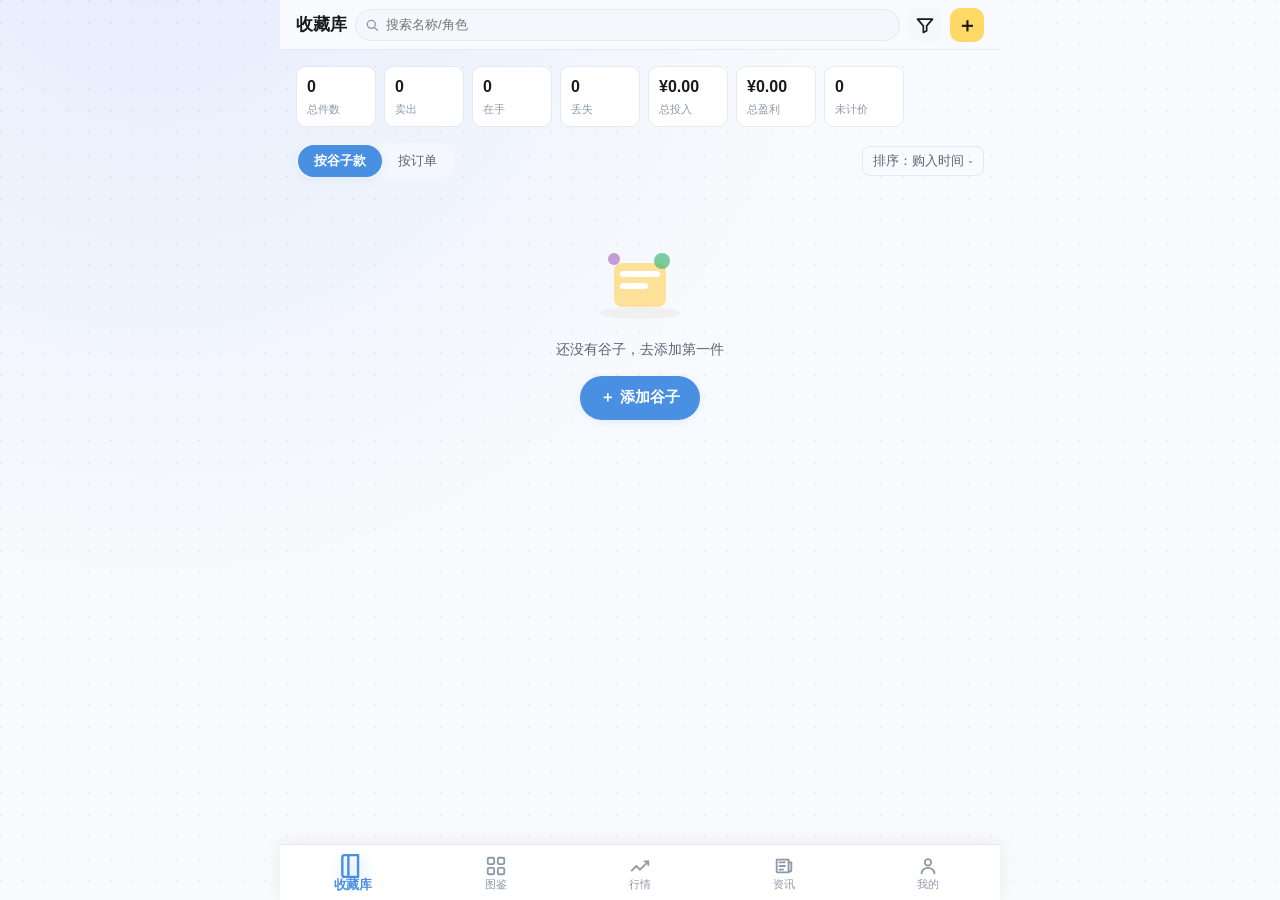
==== commit e104b739: "fix(vision): prompt明确区分动漫周边vs葡萄/植物，实测数对3个" ====
--- a/index.html
+++ b/index.html
@@ -8,7 +8,7 @@
   <link rel="manifest" href="manifest.json" />
   <link rel="apple-touch-icon" href="icons/icon-192.png" />
   <title>一咕（EATG）</title>
-  <link rel="stylesheet" href="css/main.css?v=54" />
+  <link rel="stylesheet" href="css/main.css?v=155" />
   <script>
     // 提前应用主题，避免白屏闪烁（P-03）
     (function () {
@@ -116,12 +116,12 @@
 
   <script src="js/utils.js?v=21"></script>
   <script src="js/storage.js?v=20"></script>
-  <script src="js/vision.js?v=4"></script>
+  <script src="js/vision.js?v=6"></script>
   <script src="js/rss.js?v=3"></script>
   <script src="js/ui.js?v=18"></script>
   <script src="js/agg.js?v=23"></script>
   <script src="js/pages/library.js?v=26"></script>
-  <script src="js/batch_scan.js?v=15"></script>
+  <script src="js/batch_scan.js?v=21"></script>
   <script src="js/pages/goods_batch.js?v=4"></script>
   <script src="js/pages/goods_edit.js?v=29"></script>
   <script src="js/pages/goods_detail.js?v=29"></script>
--- a/css/main.css
+++ b/css/main.css
@@ -1856,8 +1856,8 @@
 .bs-canvas{position:absolute;inset:0;width:100%;height:100%;touch-action:none;user-select:none;-webkit-user-select:none}
 .bs-empty{position:absolute;inset:0;display:flex;flex-direction:column;align-items:center;justify-content:center;gap:6px;color:var(--ink-3,#9AA3B5);font-size:14px;text-align:center;padding:0 24px;pointer-events:none}
 .bs-empty-sub{font-size:12px}
-.bs-foot{display:flex;gap:8px;padding:10px 12px calc(10px + env(safe-area-inset-bottom));background:var(--card,#fff);border-top:1px solid var(--line,#E6E9F0)}
-.bs-foot .btn{flex:1;height:42px;font-size:13px;padding:0 8px;white-space:nowrap}
+.bs-foot{display:flex;flex-wrap:wrap;gap:8px;padding:10px 12px calc(10px + env(safe-area-inset-bottom));background:var(--card,#fff);border-top:1px solid var(--line,#E6E9F0)}
+.bs-foot .btn{flex:1 1 auto;min-width:calc(33.333% - 6px);height:42px;font-size:13px;padding:0 8px;white-space:nowrap}
 .bs-progress{display:flex;align-items:center;gap:10px;padding:8px 12px;background:var(--card,#fff);border-bottom:1px solid var(--line,#E6E9F0);font-size:12px;color:var(--ink-2,#5B6478)}
 .bs-progress[hidden]{display:none}
 .bs-progress-text{flex:0 0 auto;white-space:nowrap}
